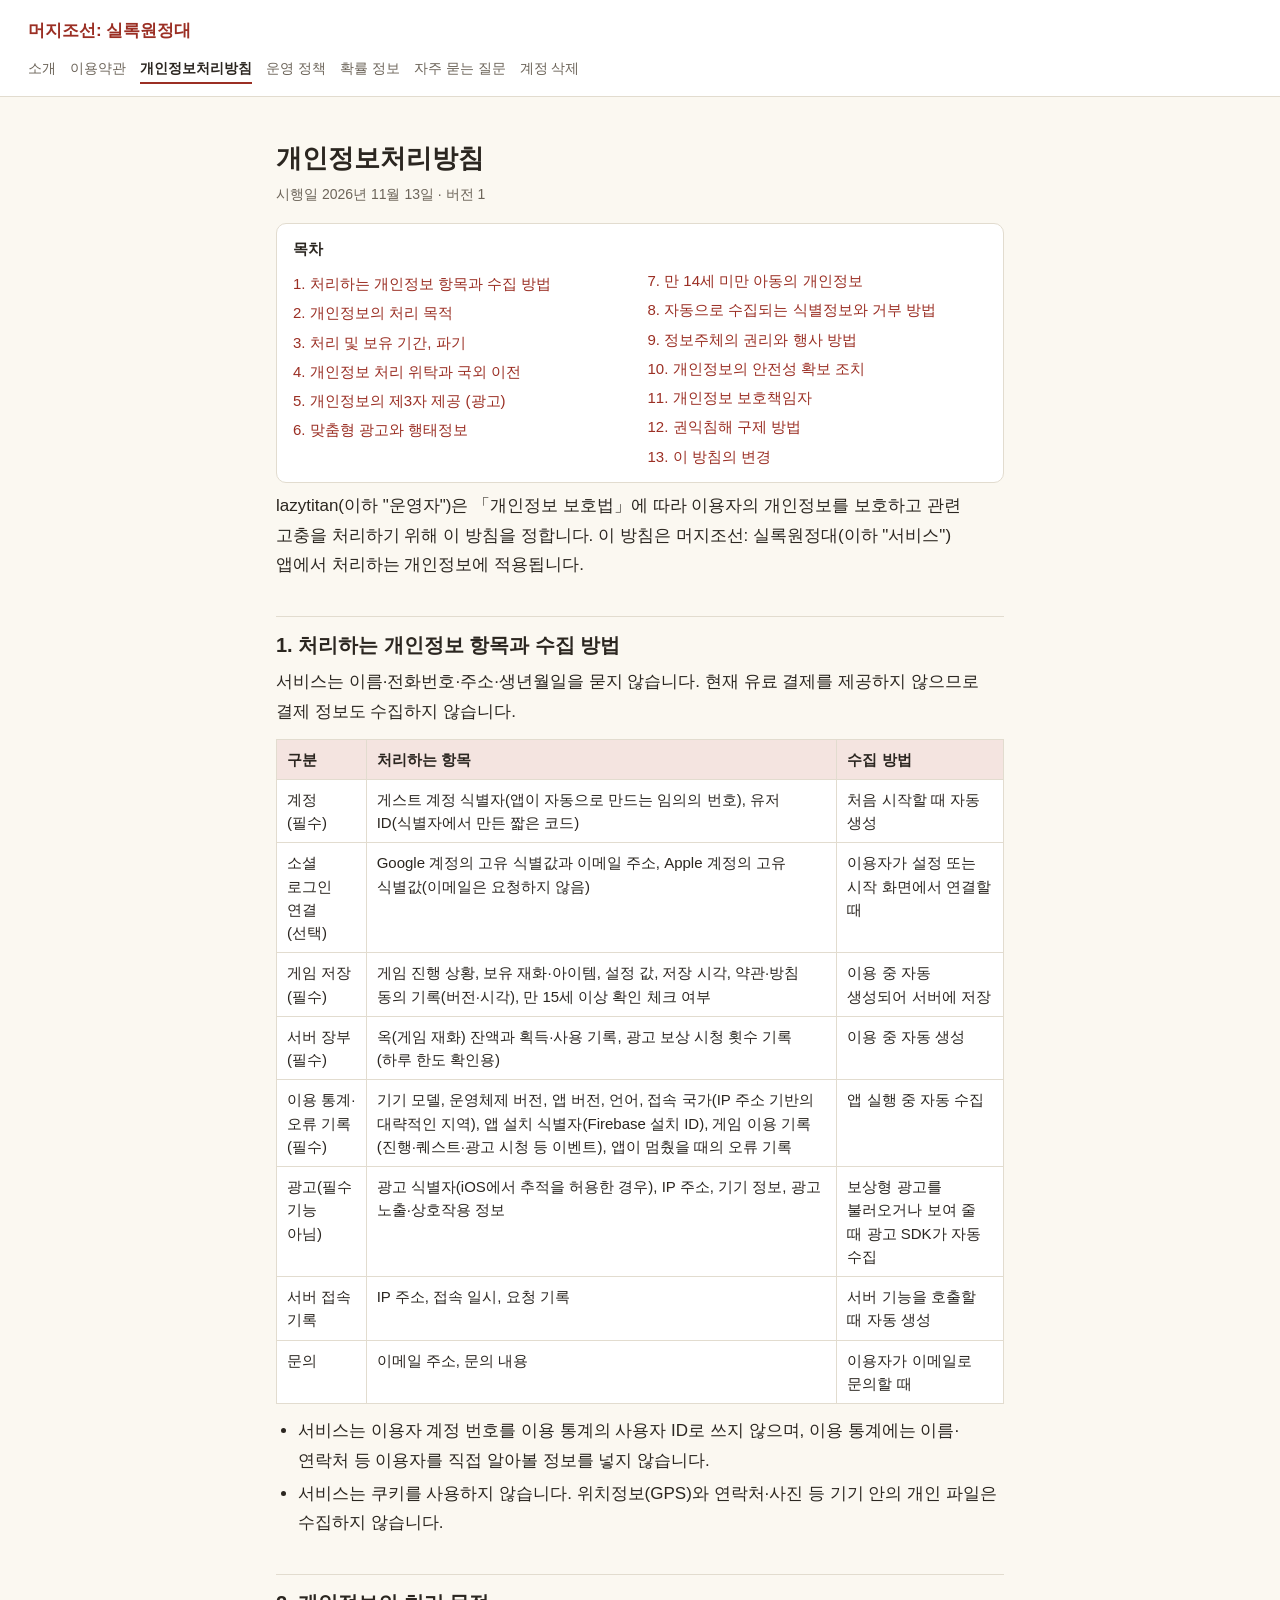
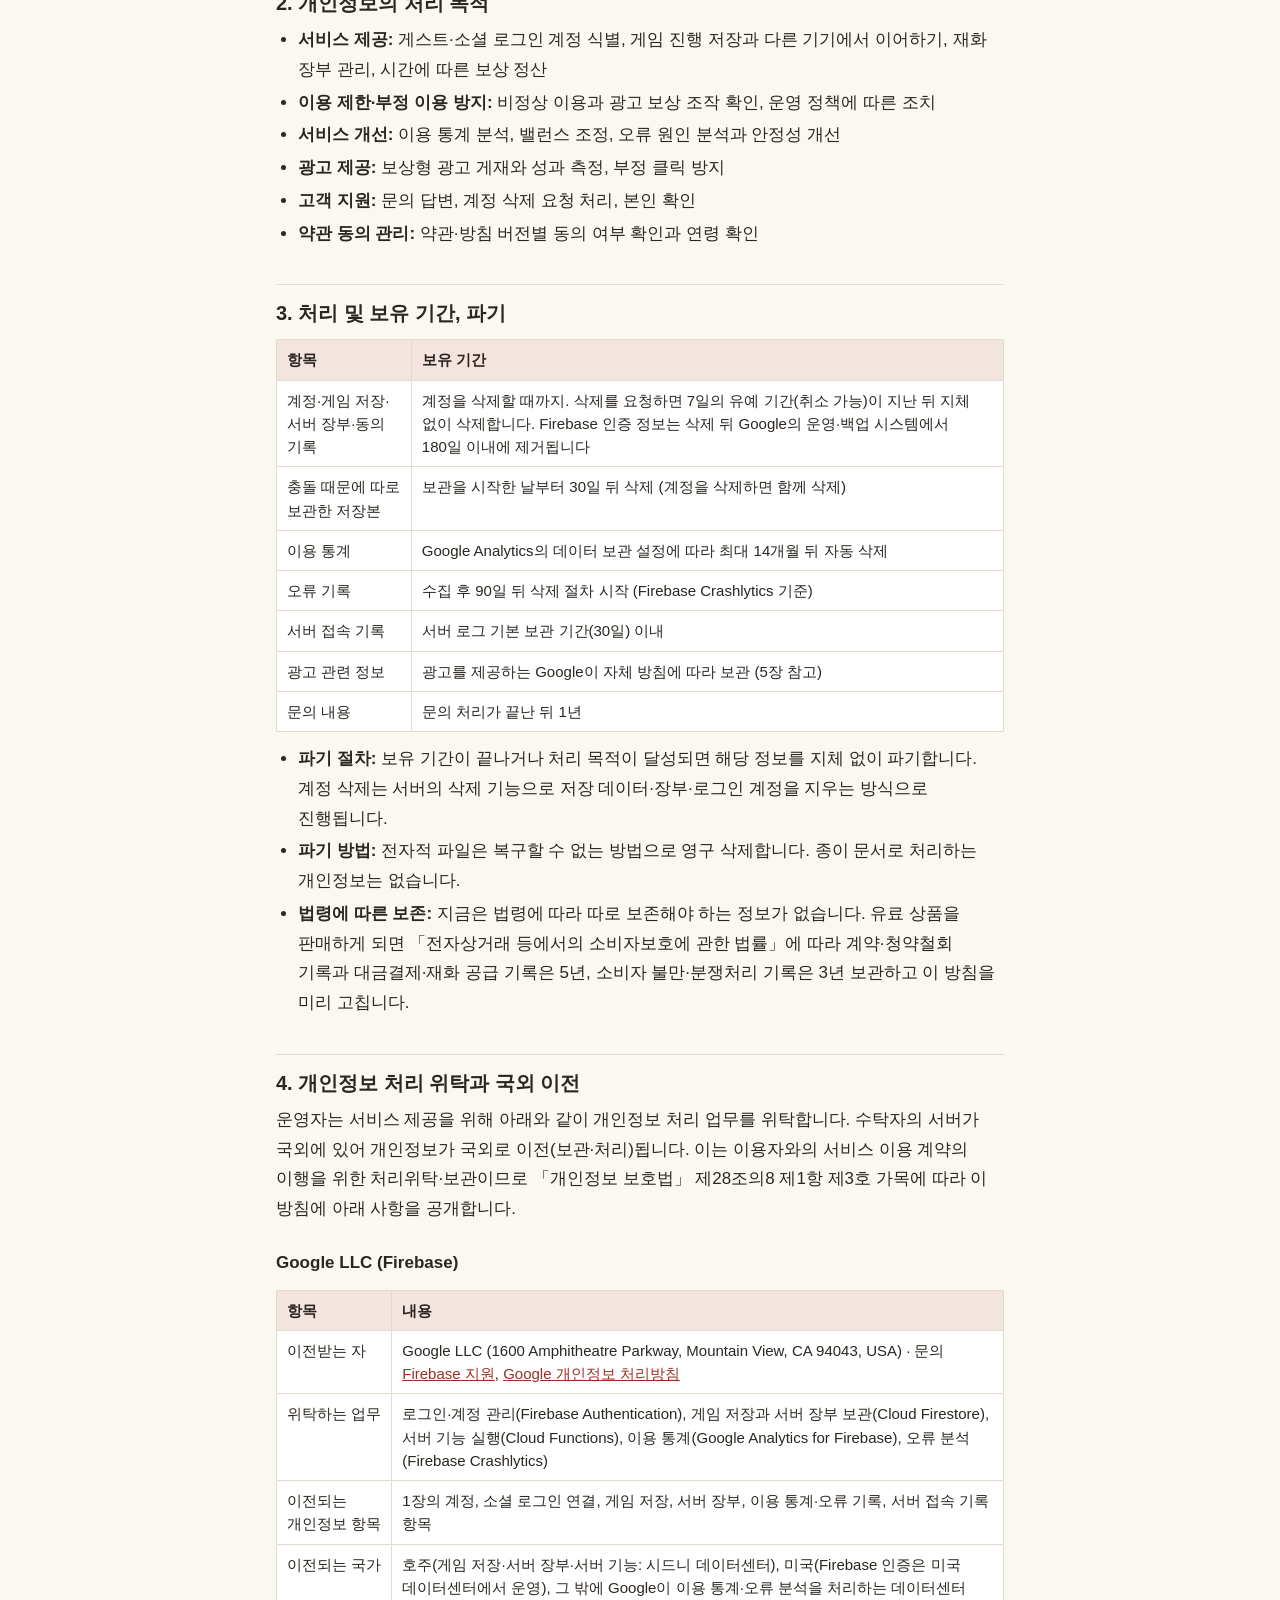
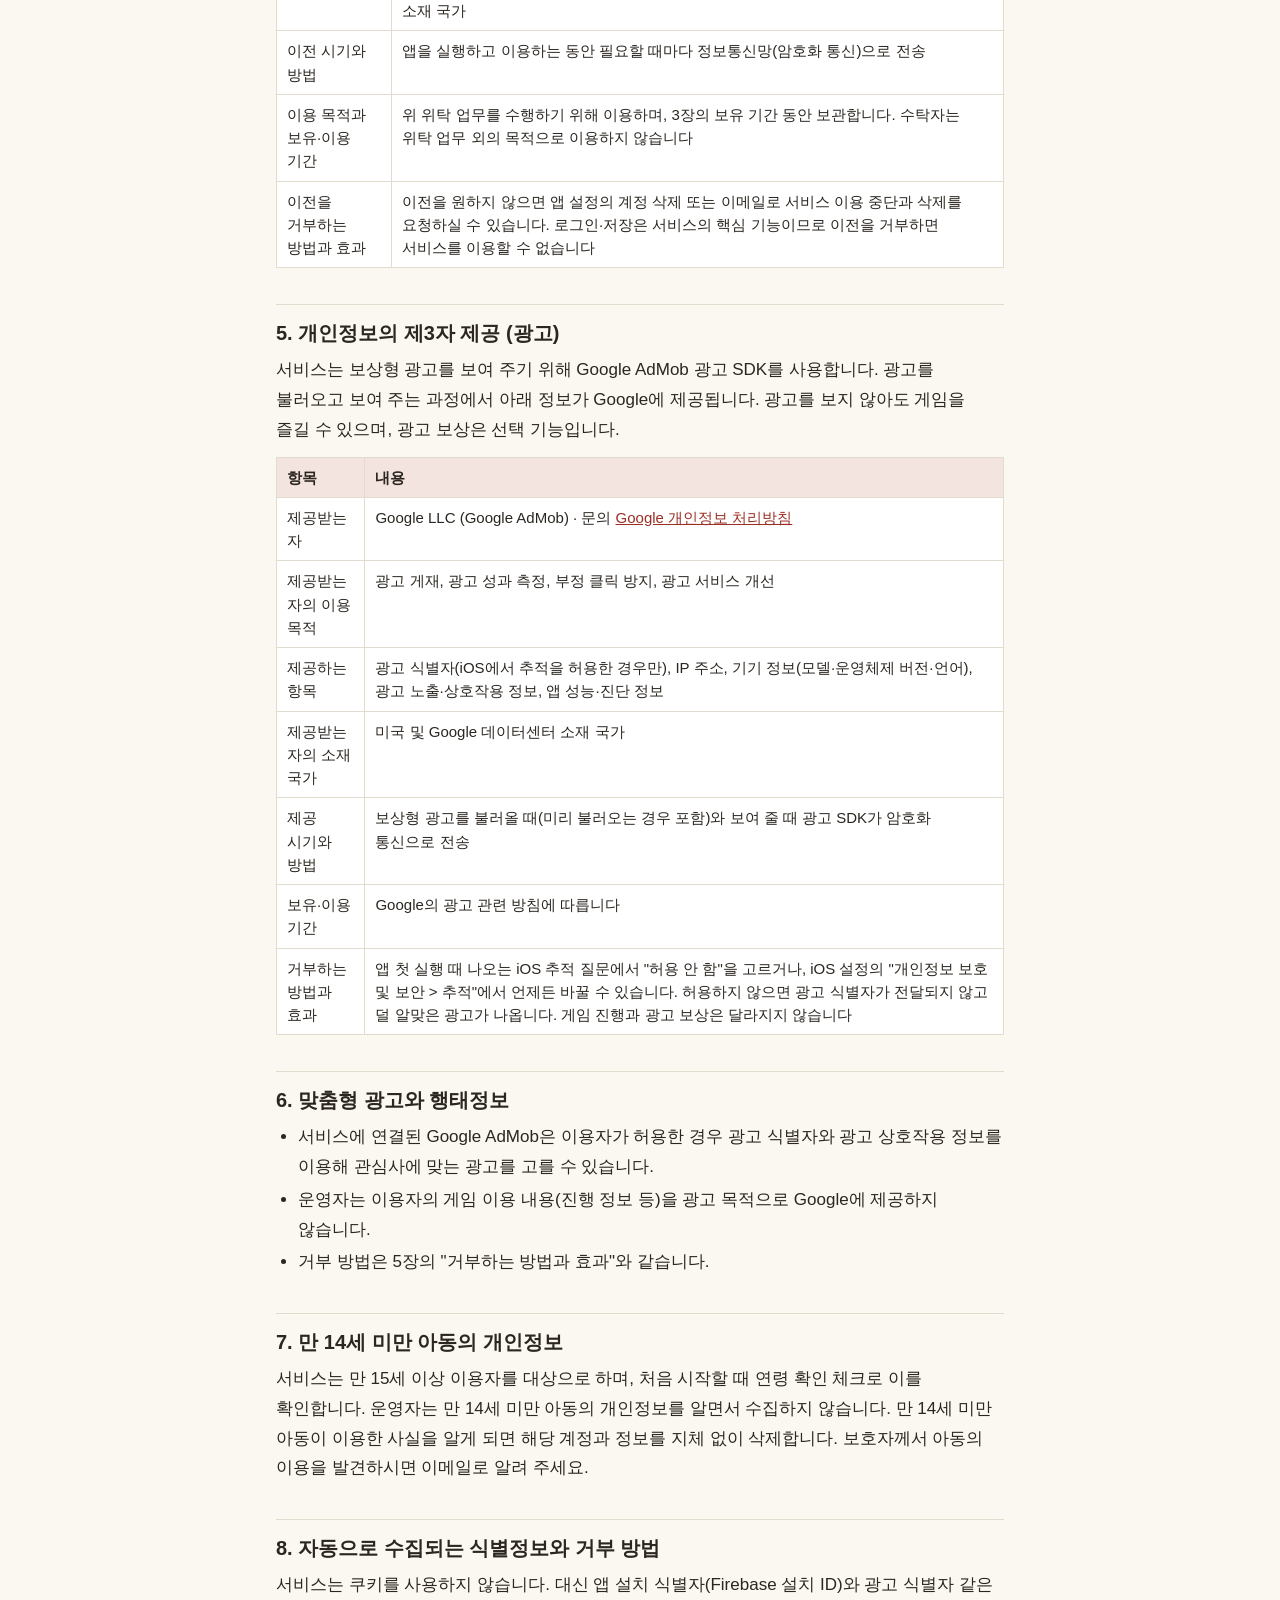
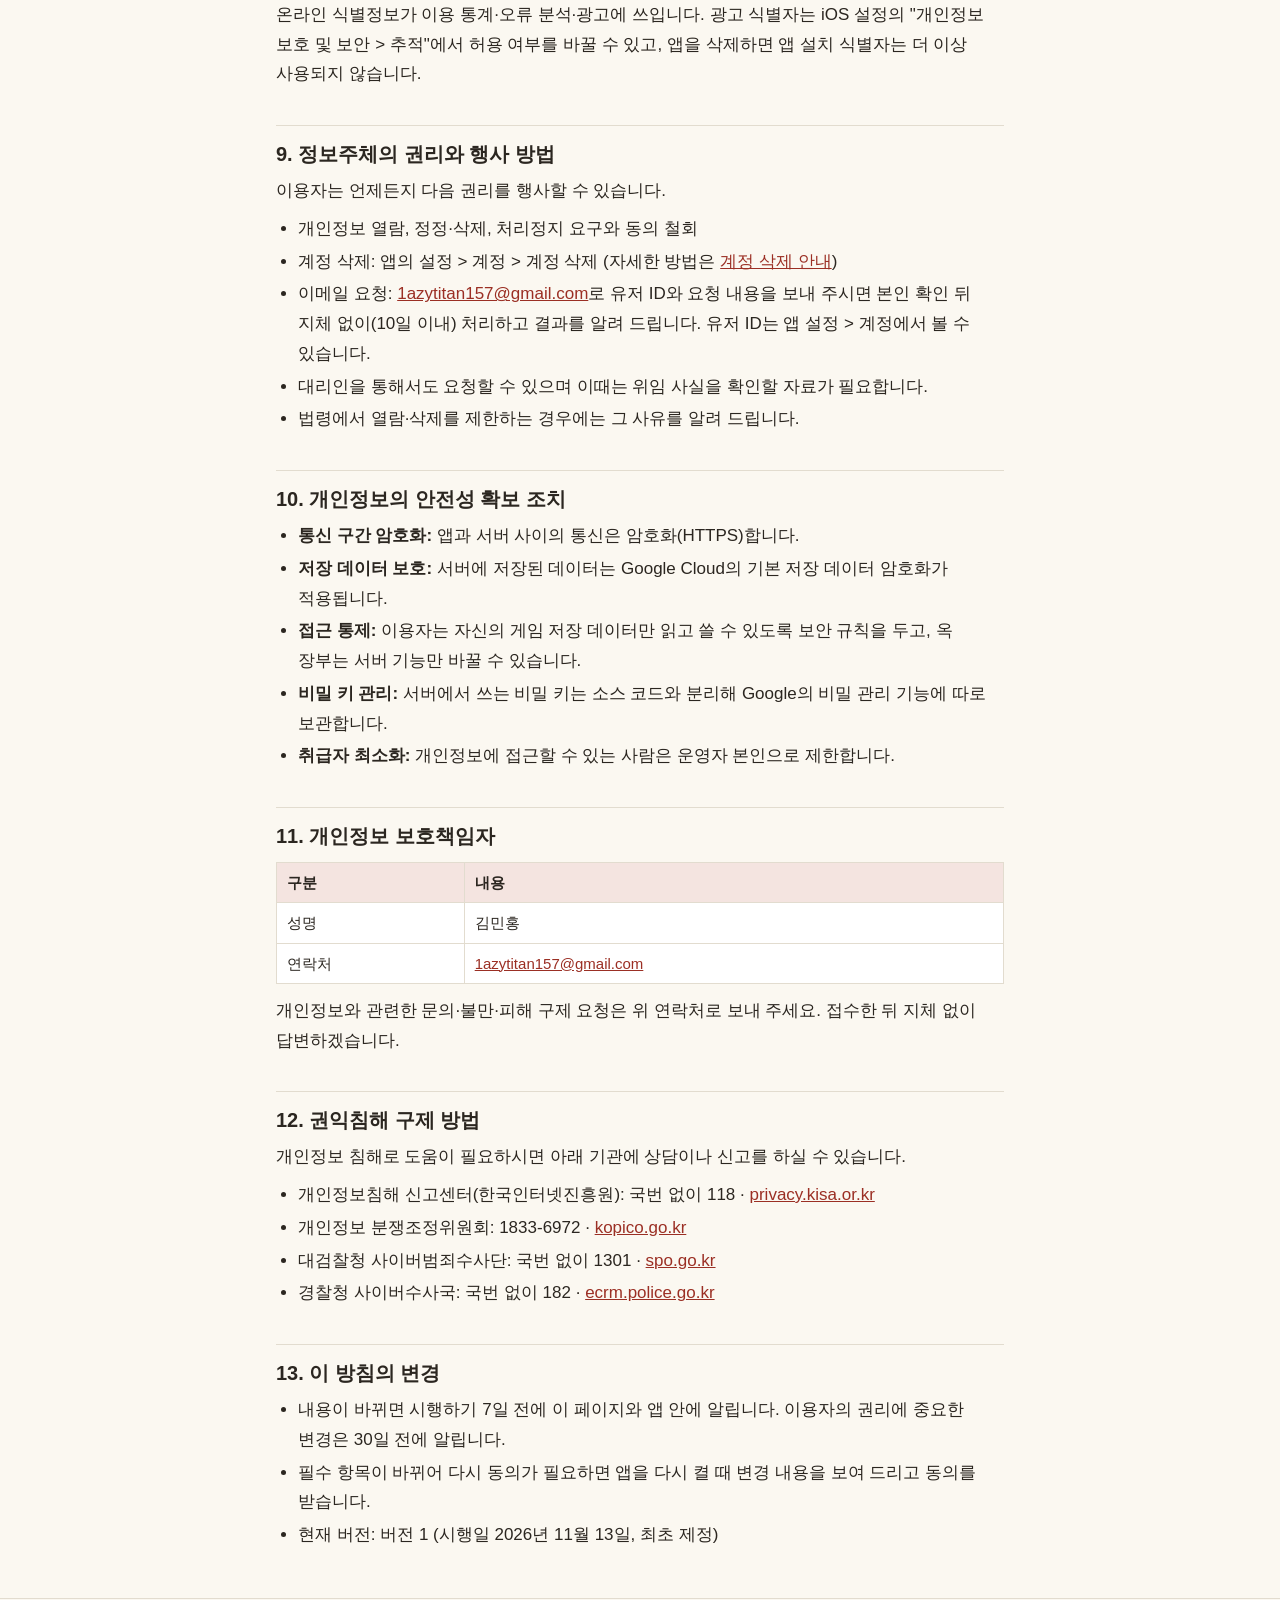
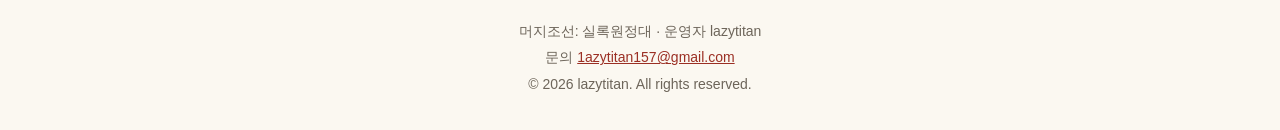
==== privacy.html @ a000f4c2 "feat: publish terms, privacy policy, operation policy, drop rates, FAQ and account deletion pages Co" ====
<!doctype html>
<html lang="ko">
<head>
<meta charset="utf-8">
<meta name="viewport" content="width=device-width, initial-scale=1">
<meta name="description" content="머지조선: 1598 실록원정대의 개인정보 처리 방침">
<title>개인정보처리방침 · 머지조선: 실록원정대</title>
<link rel="stylesheet" href="style.css">
</head>
<body>
<header class="site-header">
  <a class="brand" href="index.html">머지조선: 실록원정대</a>
  <nav class="site-nav" aria-label="문서"><a href="index.html">소개</a><a href="terms.html">이용약관</a><a href="privacy.html" aria-current="page">개인정보처리방침</a><a href="policy.html">운영 정책</a><a href="odds.html">확률 정보</a><a href="faq.html">자주 묻는 질문</a><a href="delete-account.html">계정 삭제</a></nav>
</header>
<main>
<h1 id="s1">개인정보처리방침</h1><p class="meta">시행일 2026년 11월 13일 · 버전 1</p><nav class="toc" aria-label="목차"><strong>목차</strong><ul><li><a href="#items">1. 처리하는 개인정보 항목과 수집 방법</a></li><li><a href="#purpose">2. 개인정보의 처리 목적</a></li><li><a href="#retention">3. 처리 및 보유 기간, 파기</a></li><li><a href="#outsourcing">4. 개인정보 처리 위탁과 국외 이전</a></li><li><a href="#third-party">5. 개인정보의 제3자 제공 (광고)</a></li><li><a href="#behavioral">6. 맞춤형 광고와 행태정보</a></li><li><a href="#children">7. 만 14세 미만 아동의 개인정보</a></li><li><a href="#device-ids">8. 자동으로 수집되는 식별정보와 거부 방법</a></li><li><a href="#rights">9. 정보주체의 권리와 행사 방법</a></li><li><a href="#security">10. 개인정보의 안전성 확보 조치</a></li><li><a href="#officer">11. 개인정보 보호책임자</a></li><li><a href="#remedy">12. 권익침해 구제 방법</a></li><li><a href="#changes">13. 이 방침의 변경</a></li></ul></nav>
<p>lazytitan(이하 "운영자")은 「개인정보 보호법」에 따라 이용자의 개인정보를 보호하고 관련 고충을 처리하기 위해 이 방침을 정합니다. 이 방침은 머지조선: 실록원정대(이하 "서비스") 앱에서 처리하는 개인정보에 적용됩니다.</p>
<h2 id="items">1. 처리하는 개인정보 항목과 수집 방법</h2>
<p>서비스는 이름·전화번호·주소·생년월일을 묻지 않습니다. 현재 유료 결제를 제공하지 않으므로 결제 정보도 수집하지 않습니다.</p>
<div class="table-wrap"><table><thead><tr><th>구분</th><th>처리하는 항목</th><th>수집 방법</th></tr></thead><tbody><tr><td>계정(필수)</td><td>게스트 계정 식별자(앱이 자동으로 만드는 임의의 번호), 유저 ID(식별자에서 만든 짧은 코드)</td><td>처음 시작할 때 자동 생성</td></tr><tr><td>소셜 로그인 연결(선택)</td><td>Google 계정의 고유 식별값과 이메일 주소, Apple 계정의 고유 식별값(이메일은 요청하지 않음)</td><td>이용자가 설정 또는 시작 화면에서 연결할 때</td></tr><tr><td>게임 저장(필수)</td><td>게임 진행 상황, 보유 재화·아이템, 설정 값, 저장 시각, 약관·방침 동의 기록(버전·시각), 만 15세 이상 확인 체크 여부</td><td>이용 중 자동 생성되어 서버에 저장</td></tr><tr><td>서버 장부(필수)</td><td>옥(게임 재화) 잔액과 획득·사용 기록, 광고 보상 시청 횟수 기록(하루 한도 확인용)</td><td>이용 중 자동 생성</td></tr><tr><td>이용 통계·오류 기록(필수)</td><td>기기 모델, 운영체제 버전, 앱 버전, 언어, 접속 국가(IP 주소 기반의 대략적인 지역), 앱 설치 식별자(Firebase 설치 ID), 게임 이용 기록(진행·퀘스트·광고 시청 등 이벤트), 앱이 멈췄을 때의 오류 기록</td><td>앱 실행 중 자동 수집</td></tr><tr><td>광고(필수 기능 아님)</td><td>광고 식별자(iOS에서 추적을 허용한 경우), IP 주소, 기기 정보, 광고 노출·상호작용 정보</td><td>보상형 광고를 불러오거나 보여 줄 때 광고 SDK가 자동 수집</td></tr><tr><td>서버 접속 기록</td><td>IP 주소, 접속 일시, 요청 기록</td><td>서버 기능을 호출할 때 자동 생성</td></tr><tr><td>문의</td><td>이메일 주소, 문의 내용</td><td>이용자가 이메일로 문의할 때</td></tr></tbody></table></div>
<ul><li>서비스는 이용자 계정 번호를 이용 통계의 사용자 ID로 쓰지 않으며, 이용 통계에는 이름·연락처 등 이용자를 직접 알아볼 정보를 넣지 않습니다.</li><li>서비스는 쿠키를 사용하지 않습니다. 위치정보(GPS)와 연락처·사진 등 기기 안의 개인 파일은 수집하지 않습니다.</li></ul>
<h2 id="purpose">2. 개인정보의 처리 목적</h2>
<ul><li><strong>서비스 제공:</strong> 게스트·소셜 로그인 계정 식별, 게임 진행 저장과 다른 기기에서 이어하기, 재화 장부 관리, 시간에 따른 보상 정산</li><li><strong>이용 제한·부정 이용 방지:</strong> 비정상 이용과 광고 보상 조작 확인, 운영 정책에 따른 조치</li><li><strong>서비스 개선:</strong> 이용 통계 분석, 밸런스 조정, 오류 원인 분석과 안정성 개선</li><li><strong>광고 제공:</strong> 보상형 광고 게재와 성과 측정, 부정 클릭 방지</li><li><strong>고객 지원:</strong> 문의 답변, 계정 삭제 요청 처리, 본인 확인</li><li><strong>약관 동의 관리:</strong> 약관·방침 버전별 동의 여부 확인과 연령 확인</li></ul>
<h2 id="retention">3. 처리 및 보유 기간, 파기</h2>
<div class="table-wrap"><table><thead><tr><th>항목</th><th>보유 기간</th></tr></thead><tbody><tr><td>계정·게임 저장·서버 장부·동의 기록</td><td>계정을 삭제할 때까지. 삭제를 요청하면 7일의 유예 기간(취소 가능)이 지난 뒤 지체 없이 삭제합니다. Firebase 인증 정보는 삭제 뒤 Google의 운영·백업 시스템에서 180일 이내에 제거됩니다</td></tr><tr><td>충돌 때문에 따로 보관한 저장본</td><td>보관을 시작한 날부터 30일 뒤 삭제 (계정을 삭제하면 함께 삭제)</td></tr><tr><td>이용 통계</td><td>Google Analytics의 데이터 보관 설정에 따라 최대 14개월 뒤 자동 삭제</td></tr><tr><td>오류 기록</td><td>수집 후 90일 뒤 삭제 절차 시작 (Firebase Crashlytics 기준)</td></tr><tr><td>서버 접속 기록</td><td>서버 로그 기본 보관 기간(30일) 이내</td></tr><tr><td>광고 관련 정보</td><td>광고를 제공하는 Google이 자체 방침에 따라 보관 (5장 참고)</td></tr><tr><td>문의 내용</td><td>문의 처리가 끝난 뒤 1년</td></tr></tbody></table></div>
<ul><li><strong>파기 절차:</strong> 보유 기간이 끝나거나 처리 목적이 달성되면 해당 정보를 지체 없이 파기합니다. 계정 삭제는 서버의 삭제 기능으로 저장 데이터·장부·로그인 계정을 지우는 방식으로 진행됩니다.</li><li><strong>파기 방법:</strong> 전자적 파일은 복구할 수 없는 방법으로 영구 삭제합니다. 종이 문서로 처리하는 개인정보는 없습니다.</li><li><strong>법령에 따른 보존:</strong> 지금은 법령에 따라 따로 보존해야 하는 정보가 없습니다. 유료 상품을 판매하게 되면 「전자상거래 등에서의 소비자보호에 관한 법률」에 따라 계약·청약철회 기록과 대금결제·재화 공급 기록은 5년, 소비자 불만·분쟁처리 기록은 3년 보관하고 이 방침을 미리 고칩니다.</li></ul>
<h2 id="outsourcing">4. 개인정보 처리 위탁과 국외 이전</h2>
<p>운영자는 서비스 제공을 위해 아래와 같이 개인정보 처리 업무를 위탁합니다. 수탁자의 서버가 국외에 있어 개인정보가 국외로 이전(보관·처리)됩니다. 이는 이용자와의 서비스 이용 계약의 이행을 위한 처리위탁·보관이므로 「개인정보 보호법」 제28조의8 제1항 제3호 가목에 따라 이 방침에 아래 사항을 공개합니다.</p>
<h3 id="google-firebase">Google LLC (Firebase)</h3>
<div class="table-wrap"><table><thead><tr><th>항목</th><th>내용</th></tr></thead><tbody><tr><td>이전받는 자</td><td>Google LLC (1600 Amphitheatre Parkway, Mountain View, CA 94043, USA) · 문의 <a href="https://firebase.google.com/support/troubleshooter/contact">Firebase 지원</a>, <a href="https://policies.google.com/privacy">Google 개인정보 처리방침</a></td></tr><tr><td>위탁하는 업무</td><td>로그인·계정 관리(Firebase Authentication), 게임 저장과 서버 장부 보관(Cloud Firestore), 서버 기능 실행(Cloud Functions), 이용 통계(Google Analytics for Firebase), 오류 분석(Firebase Crashlytics)</td></tr><tr><td>이전되는 개인정보 항목</td><td>1장의 계정, 소셜 로그인 연결, 게임 저장, 서버 장부, 이용 통계·오류 기록, 서버 접속 기록 항목</td></tr><tr><td>이전되는 국가</td><td>호주(게임 저장·서버 장부·서버 기능: 시드니 데이터센터), 미국(Firebase 인증은 미국 데이터센터에서 운영), 그 밖에 Google이 이용 통계·오류 분석을 처리하는 데이터센터 소재 국가</td></tr><tr><td>이전 시기와 방법</td><td>앱을 실행하고 이용하는 동안 필요할 때마다 정보통신망(암호화 통신)으로 전송</td></tr><tr><td>이용 목적과 보유·이용 기간</td><td>위 위탁 업무를 수행하기 위해 이용하며, 3장의 보유 기간 동안 보관합니다. 수탁자는 위탁 업무 외의 목적으로 이용하지 않습니다</td></tr><tr><td>이전을 거부하는 방법과 효과</td><td>이전을 원하지 않으면 앱 설정의 계정 삭제 또는 이메일로 서비스 이용 중단과 삭제를 요청하실 수 있습니다. 로그인·저장은 서비스의 핵심 기능이므로 이전을 거부하면 서비스를 이용할 수 없습니다</td></tr></tbody></table></div>
<h2 id="third-party">5. 개인정보의 제3자 제공 (광고)</h2>
<p>서비스는 보상형 광고를 보여 주기 위해 Google AdMob 광고 SDK를 사용합니다. 광고를 불러오고 보여 주는 과정에서 아래 정보가 Google에 제공됩니다. 광고를 보지 않아도 게임을 즐길 수 있으며, 광고 보상은 선택 기능입니다.</p>
<div class="table-wrap"><table><thead><tr><th>항목</th><th>내용</th></tr></thead><tbody><tr><td>제공받는 자</td><td>Google LLC (Google AdMob) · 문의 <a href="https://policies.google.com/privacy">Google 개인정보 처리방침</a></td></tr><tr><td>제공받는 자의 이용 목적</td><td>광고 게재, 광고 성과 측정, 부정 클릭 방지, 광고 서비스 개선</td></tr><tr><td>제공하는 항목</td><td>광고 식별자(iOS에서 추적을 허용한 경우만), IP 주소, 기기 정보(모델·운영체제 버전·언어), 광고 노출·상호작용 정보, 앱 성능·진단 정보</td></tr><tr><td>제공받는 자의 소재 국가</td><td>미국 및 Google 데이터센터 소재 국가</td></tr><tr><td>제공 시기와 방법</td><td>보상형 광고를 불러올 때(미리 불러오는 경우 포함)와 보여 줄 때 광고 SDK가 암호화 통신으로 전송</td></tr><tr><td>보유·이용 기간</td><td>Google의 광고 관련 방침에 따릅니다</td></tr><tr><td>거부하는 방법과 효과</td><td>앱 첫 실행 때 나오는 iOS 추적 질문에서 "허용 안 함"을 고르거나, iOS 설정의 "개인정보 보호 및 보안 &gt; 추적"에서 언제든 바꿀 수 있습니다. 허용하지 않으면 광고 식별자가 전달되지 않고 덜 알맞은 광고가 나옵니다. 게임 진행과 광고 보상은 달라지지 않습니다</td></tr></tbody></table></div>
<h2 id="behavioral">6. 맞춤형 광고와 행태정보</h2>
<ul><li>서비스에 연결된 Google AdMob은 이용자가 허용한 경우 광고 식별자와 광고 상호작용 정보를 이용해 관심사에 맞는 광고를 고를 수 있습니다.</li><li>운영자는 이용자의 게임 이용 내용(진행 정보 등)을 광고 목적으로 Google에 제공하지 않습니다.</li><li>거부 방법은 5장의 "거부하는 방법과 효과"와 같습니다.</li></ul>
<h2 id="children">7. 만 14세 미만 아동의 개인정보</h2>
<p>서비스는 만 15세 이상 이용자를 대상으로 하며, 처음 시작할 때 연령 확인 체크로 이를 확인합니다. 운영자는 만 14세 미만 아동의 개인정보를 알면서 수집하지 않습니다. 만 14세 미만 아동이 이용한 사실을 알게 되면 해당 계정과 정보를 지체 없이 삭제합니다. 보호자께서 아동의 이용을 발견하시면 이메일로 알려 주세요.</p>
<h2 id="device-ids">8. 자동으로 수집되는 식별정보와 거부 방법</h2>
<p>서비스는 쿠키를 사용하지 않습니다. 대신 앱 설치 식별자(Firebase 설치 ID)와 광고 식별자 같은 온라인 식별정보가 이용 통계·오류 분석·광고에 쓰입니다. 광고 식별자는 iOS 설정의 "개인정보 보호 및 보안 &gt; 추적"에서 허용 여부를 바꿀 수 있고, 앱을 삭제하면 앱 설치 식별자는 더 이상 사용되지 않습니다.</p>
<h2 id="rights">9. 정보주체의 권리와 행사 방법</h2>
<p>이용자는 언제든지 다음 권리를 행사할 수 있습니다.</p>
<ul><li>개인정보 열람, 정정·삭제, 처리정지 요구와 동의 철회</li><li>계정 삭제: 앱의 설정 &gt; 계정 &gt; 계정 삭제 (자세한 방법은 <a href="delete-account.html">계정 삭제 안내</a>)</li><li>이메일 요청: <a href="mailto:1azytitan157@gmail.com">1azytitan157@gmail.com</a>로 유저 ID와 요청 내용을 보내 주시면 본인 확인 뒤 지체 없이(10일 이내) 처리하고 결과를 알려 드립니다. 유저 ID는 앱 설정 &gt; 계정에서 볼 수 있습니다.</li><li>대리인을 통해서도 요청할 수 있으며 이때는 위임 사실을 확인할 자료가 필요합니다.</li><li>법령에서 열람·삭제를 제한하는 경우에는 그 사유를 알려 드립니다.</li></ul>
<h2 id="security">10. 개인정보의 안전성 확보 조치</h2>
<ul><li><strong>통신 구간 암호화:</strong> 앱과 서버 사이의 통신은 암호화(HTTPS)합니다.</li><li><strong>저장 데이터 보호:</strong> 서버에 저장된 데이터는 Google Cloud의 기본 저장 데이터 암호화가 적용됩니다.</li><li><strong>접근 통제:</strong> 이용자는 자신의 게임 저장 데이터만 읽고 쓸 수 있도록 보안 규칙을 두고, 옥 장부는 서버 기능만 바꿀 수 있습니다.</li><li><strong>비밀 키 관리:</strong> 서버에서 쓰는 비밀 키는 소스 코드와 분리해 Google의 비밀 관리 기능에 따로 보관합니다.</li><li><strong>취급자 최소화:</strong> 개인정보에 접근할 수 있는 사람은 운영자 본인으로 제한합니다.</li></ul>
<h2 id="officer">11. 개인정보 보호책임자</h2>
<div class="table-wrap"><table><thead><tr><th>구분</th><th>내용</th></tr></thead><tbody><tr><td>성명</td><td>김민홍</td></tr><tr><td>연락처</td><td><a href="mailto:1azytitan157@gmail.com">1azytitan157@gmail.com</a></td></tr></tbody></table></div>
<p>개인정보와 관련한 문의·불만·피해 구제 요청은 위 연락처로 보내 주세요. 접수한 뒤 지체 없이 답변하겠습니다.</p>
<h2 id="remedy">12. 권익침해 구제 방법</h2>
<p>개인정보 침해로 도움이 필요하시면 아래 기관에 상담이나 신고를 하실 수 있습니다.</p>
<ul><li>개인정보침해 신고센터(한국인터넷진흥원): 국번 없이 118 · <a href="https://privacy.kisa.or.kr">privacy.kisa.or.kr</a></li><li>개인정보 분쟁조정위원회: 1833-6972 · <a href="https://www.kopico.go.kr">kopico.go.kr</a></li><li>대검찰청 사이버범죄수사단: 국번 없이 1301 · <a href="https://www.spo.go.kr">spo.go.kr</a></li><li>경찰청 사이버수사국: 국번 없이 182 · <a href="https://ecrm.police.go.kr">ecrm.police.go.kr</a></li></ul>
<h2 id="changes">13. 이 방침의 변경</h2>
<ul><li>내용이 바뀌면 시행하기 7일 전에 이 페이지와 앱 안에 알립니다. 이용자의 권리에 중요한 변경은 30일 전에 알립니다.</li><li>필수 항목이 바뀌어 다시 동의가 필요하면 앱을 다시 켤 때 변경 내용을 보여 드리고 동의를 받습니다.</li><li>현재 버전: 버전 1 (시행일 2026년 11월 13일, 최초 제정)</li></ul>
</main>
<footer class="site-footer">
  <p>머지조선: 실록원정대 · 운영자 lazytitan</p>
  <p>문의 <a href="mailto:1azytitan157@gmail.com">1azytitan157@gmail.com</a></p>
  <p>© 2026 lazytitan. All rights reserved.</p>
</footer>
</body>
</html>
---- style.css ----
:root {
  --bg: #fbf8f1;
  --surface: #ffffff;
  --text: #2b2620;
  --muted: #6d655a;
  --line: #e2dccf;
  --accent: #9b2f24;
  --accent-soft: #f4e4e0;
  --quote: #f3eee2;
}

@media (prefers-color-scheme: dark) {
  :root:not([data-theme="light"]) {
    --bg: #1b1814;
    --surface: #25211c;
    --text: #ece6da;
    --muted: #a69d8e;
    --line: #3a342b;
    --accent: #e0897c;
    --accent-soft: #3a2824;
    --quote: #2c2720;
  }
}

* { box-sizing: border-box; }

html { -webkit-text-size-adjust: 100%; }

body {
  margin: 0;
  background: var(--bg);
  color: var(--text);
  font-family: -apple-system, BlinkMacSystemFont, "Apple SD Gothic Neo", "Noto Sans KR", "Malgun Gothic", "Segoe UI", sans-serif;
  font-size: 16px;
  line-height: 1.75;
  word-break: keep-all;
  overflow-wrap: anywhere;
}

.site-header {
  padding: 14px 16px 10px;
  border-bottom: 1px solid var(--line);
  background: var(--surface);
}

.brand {
  display: block;
  margin-bottom: 8px;
  color: var(--accent);
  font-weight: 700;
  font-size: 17px;
  text-decoration: none;
}

.site-nav {
  display: flex;
  flex-wrap: wrap;
  gap: 4px 14px;
  font-size: 14px;
}

.site-nav a {
  color: var(--muted);
  text-decoration: none;
  padding: 2px 0;
  border-bottom: 2px solid transparent;
}

.site-nav a[aria-current="page"] {
  color: var(--text);
  border-bottom-color: var(--accent);
  font-weight: 600;
}

main {
  max-width: 760px;
  margin: 0 auto;
  padding: 20px 16px 40px;
}

h1 { font-size: 26px; line-height: 1.35; margin: 12px 0 6px; }
h2 { font-size: 20px; line-height: 1.4; margin: 36px 0 8px; padding-top: 14px; border-top: 1px solid var(--line); }
h3 { font-size: 17px; margin: 24px 0 6px; }

p { margin: 8px 0; }
ul, ol { padding-left: 22px; margin: 8px 0; }
li { margin: 3px 0; }
a { color: var(--accent); }
code { background: var(--quote); padding: 1px 5px; border-radius: 4px; font-size: 0.92em; }
hr { border: 0; border-top: 1px solid var(--line); margin: 28px 0; }

.meta { color: var(--muted); font-size: 14px; margin-top: 0; }

blockquote {
  margin: 14px 0;
  padding: 4px 14px;
  background: var(--quote);
  border-left: 4px solid var(--accent);
  border-radius: 0 8px 8px 0;
}

.toc {
  margin: 16px 0 8px;
  padding: 12px 16px;
  background: var(--surface);
  border: 1px solid var(--line);
  border-radius: 10px;
  font-size: 15px;
}

.toc ul { margin: 6px 0 0; padding-left: 0; list-style: none; columns: 1; }
.toc li { break-inside: avoid; }
.toc a { text-decoration: none; }

.table-wrap { overflow-x: auto; margin: 12px 0; -webkit-overflow-scrolling: touch; }

table {
  border-collapse: collapse;
  width: 100%;
  background: var(--surface);
  font-size: 14px;
}

th, td {
  border: 1px solid var(--line);
  padding: 7px 8px;
  text-align: left;
  vertical-align: top;
  line-height: 1.55;
}

th { background: var(--accent-soft); font-weight: 600; }

.site-footer {
  border-top: 1px solid var(--line);
  padding: 18px 16px 32px;
  color: var(--muted);
  font-size: 14px;
  text-align: center;
}

.site-footer p { margin: 2px 0; }

@media (min-width: 720px) {
  body { font-size: 17px; }
  table { font-size: 15px; }
  th, td { padding: 8px 10px; }
  .site-header { padding: 16px 28px 12px; }
  main { padding-top: 32px; }
  .toc ul { columns: 2; }
}
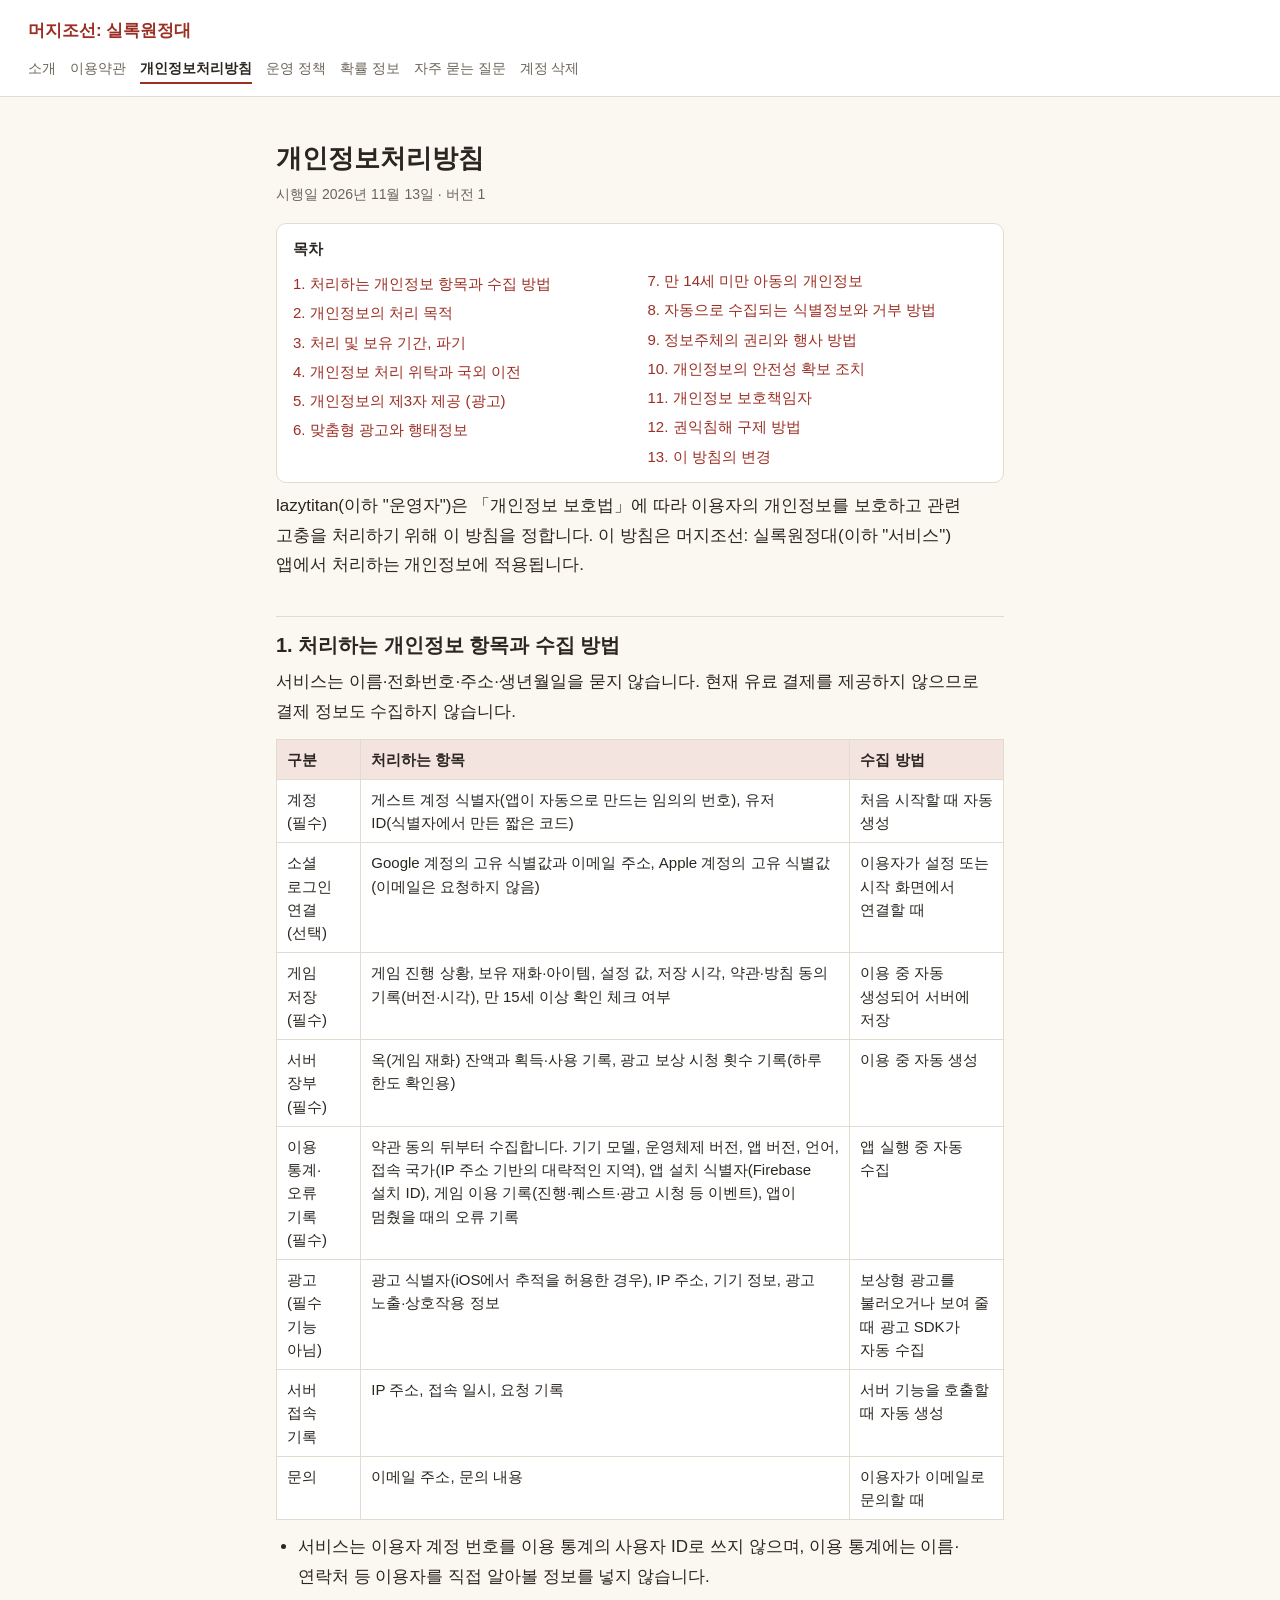
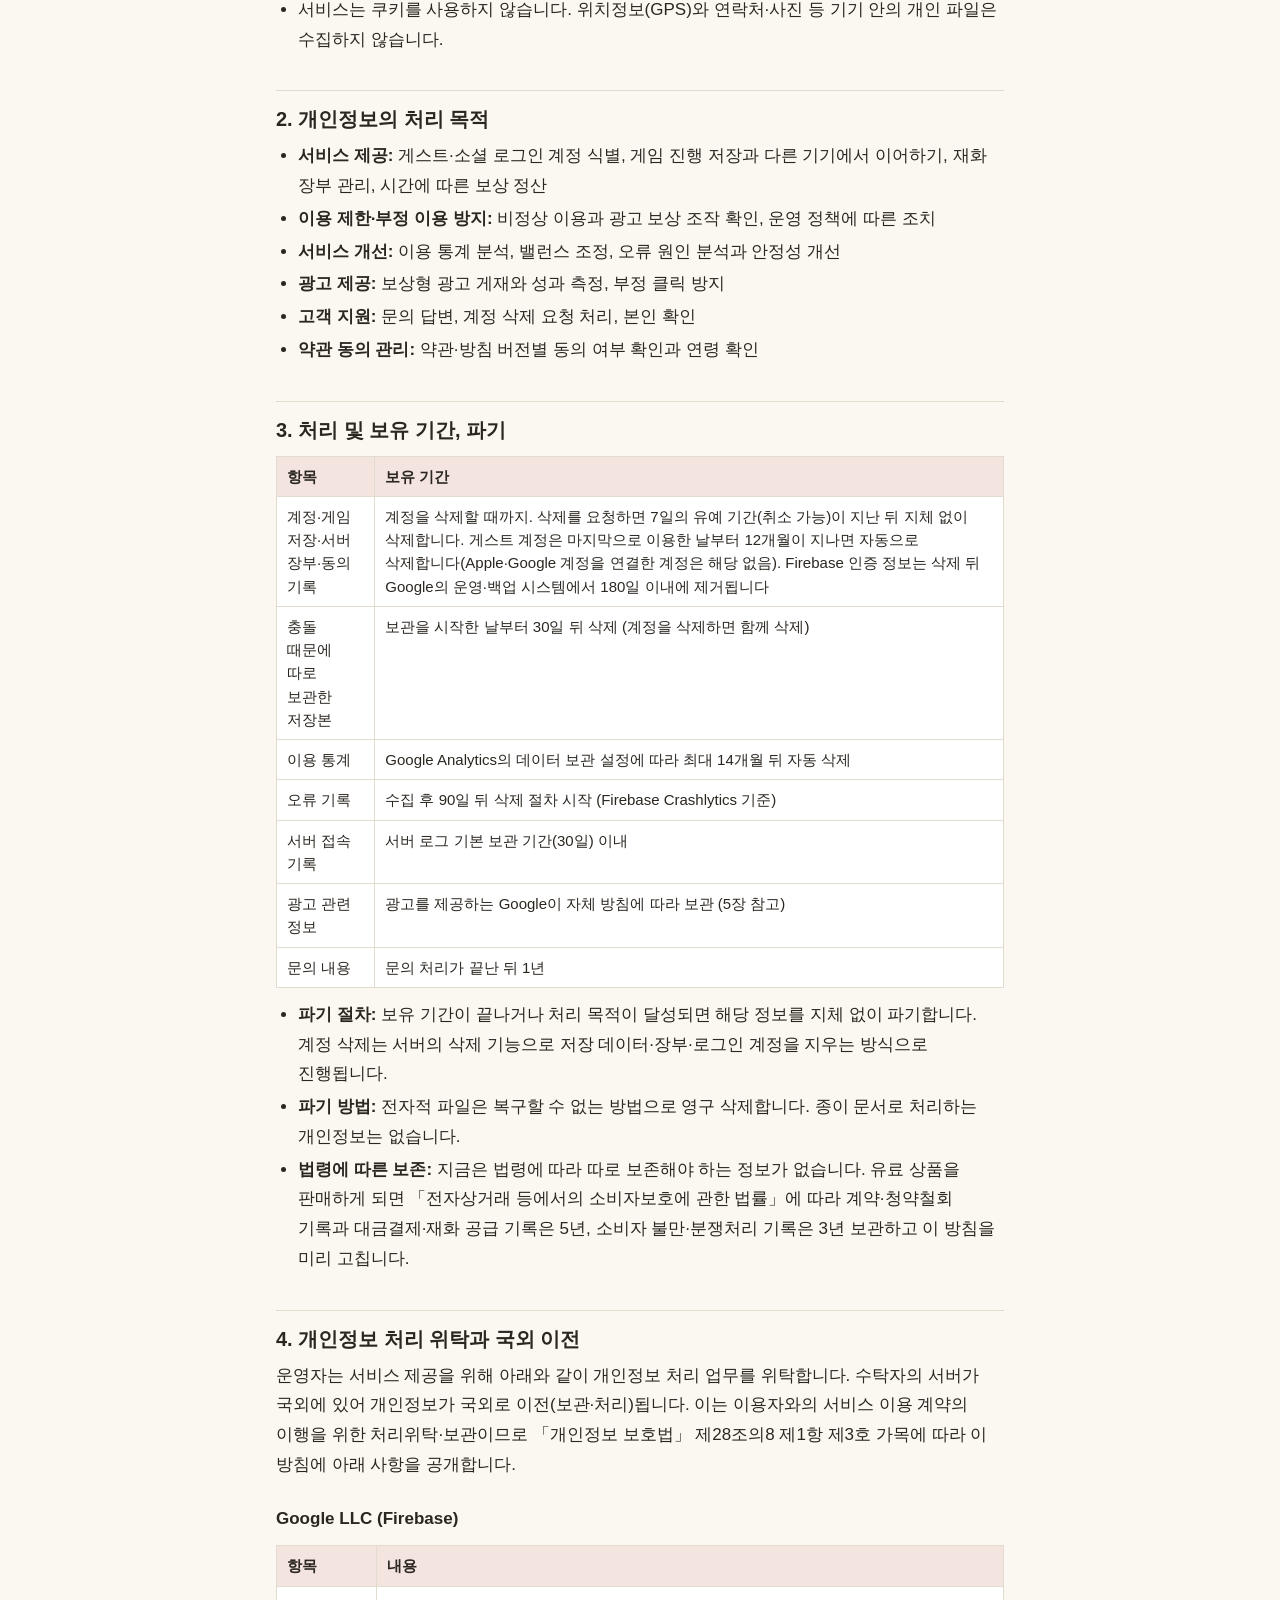
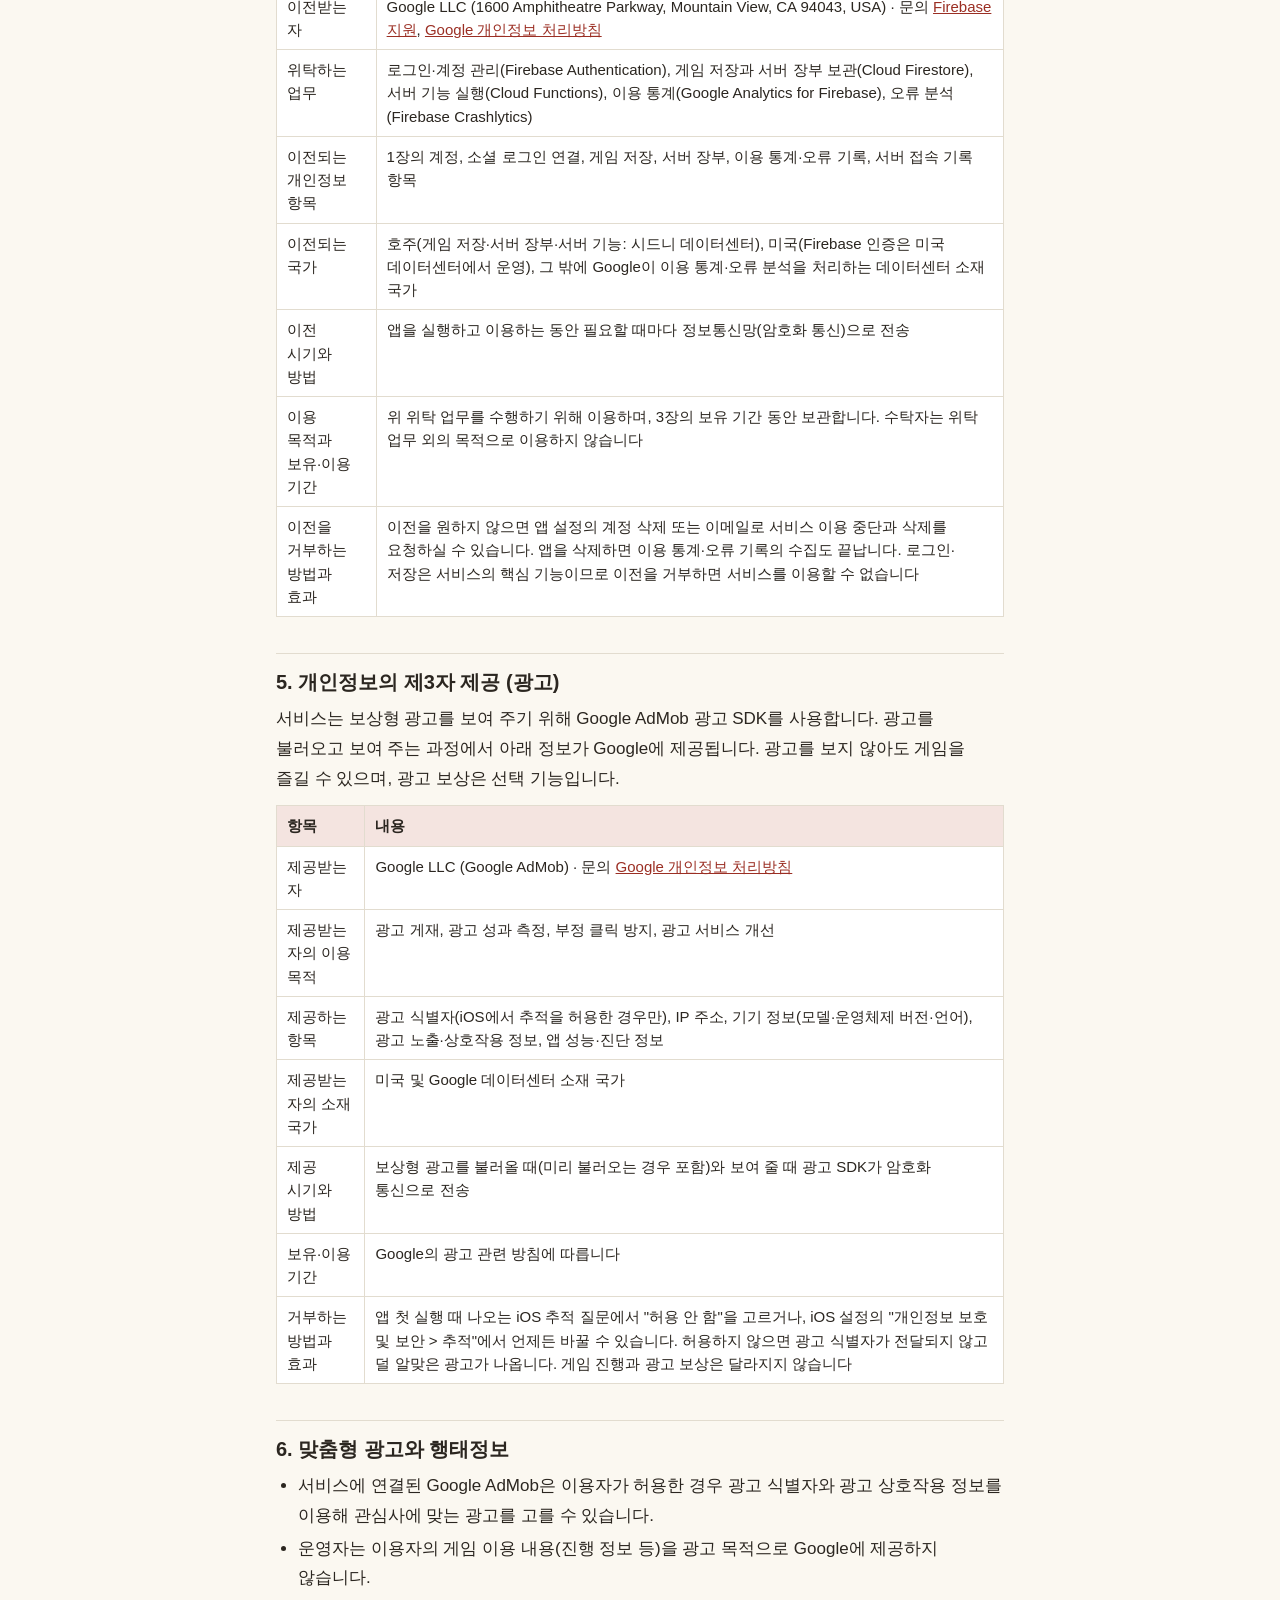
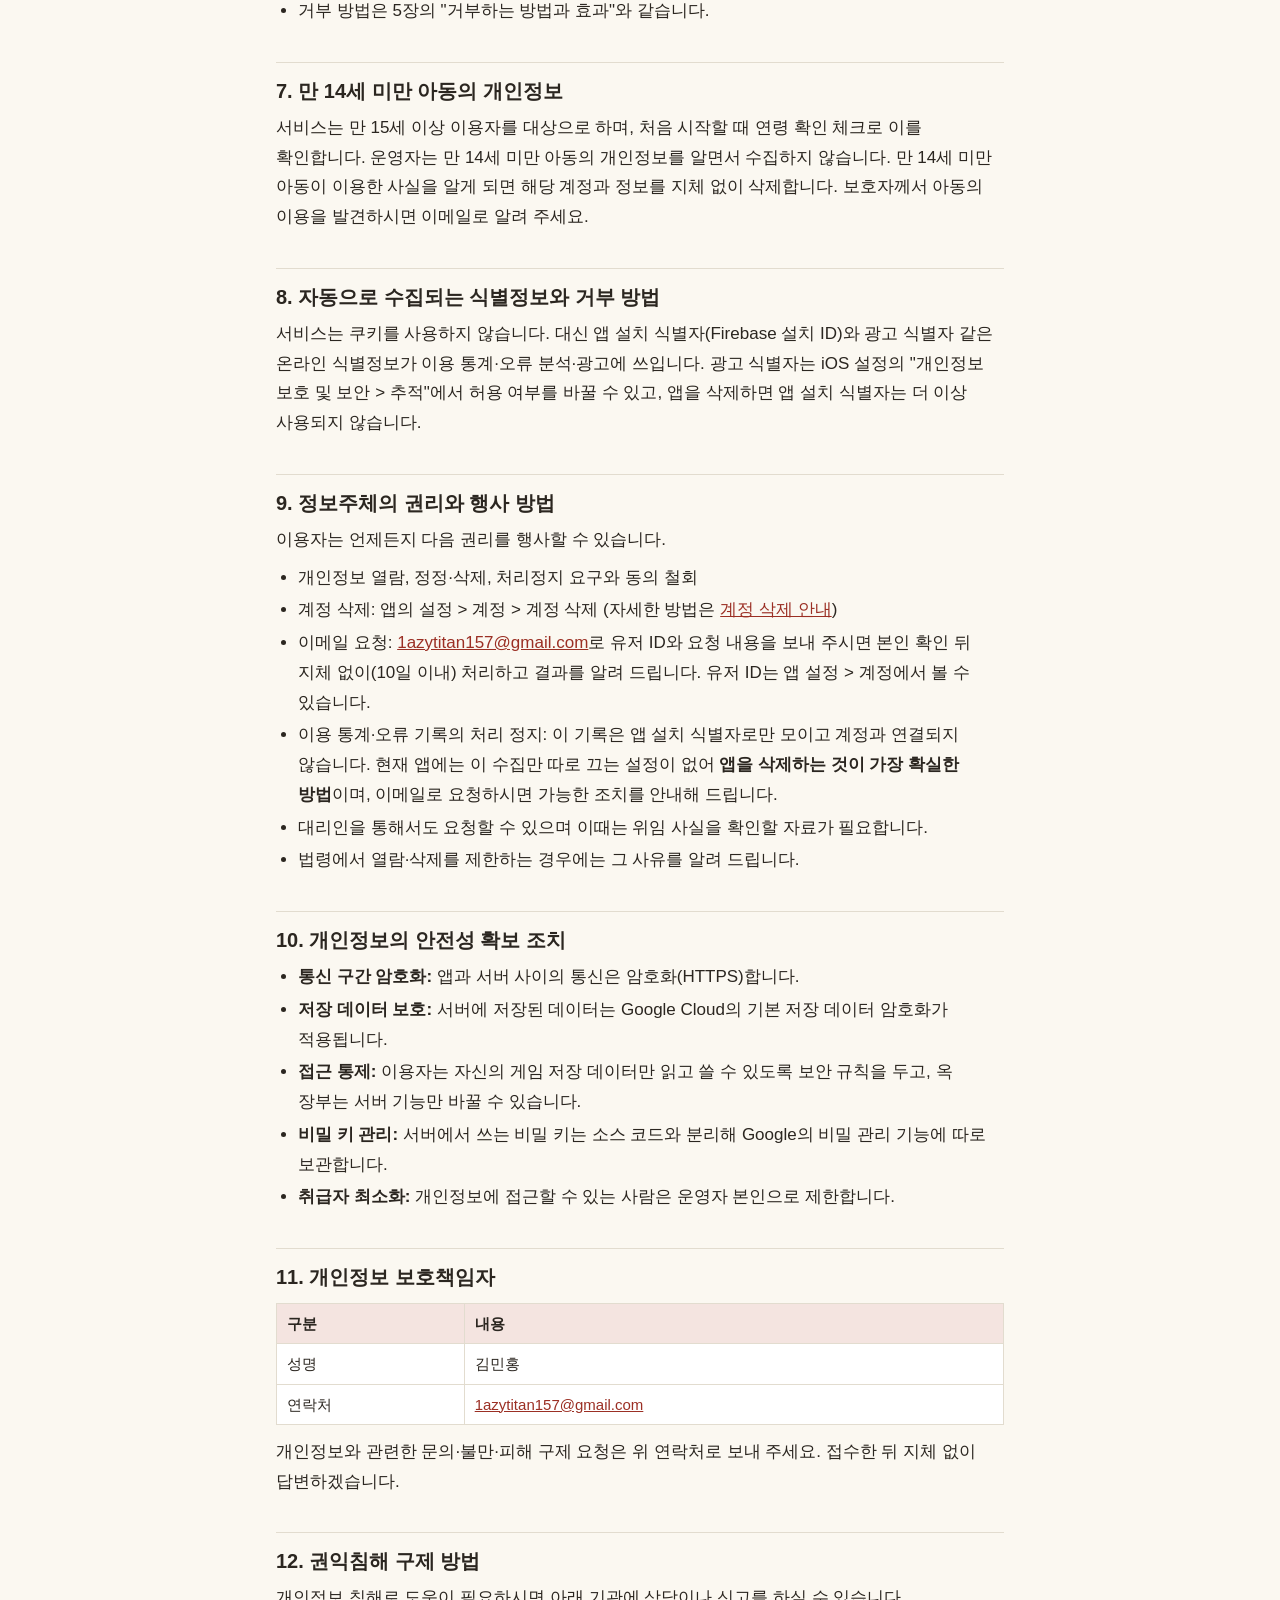
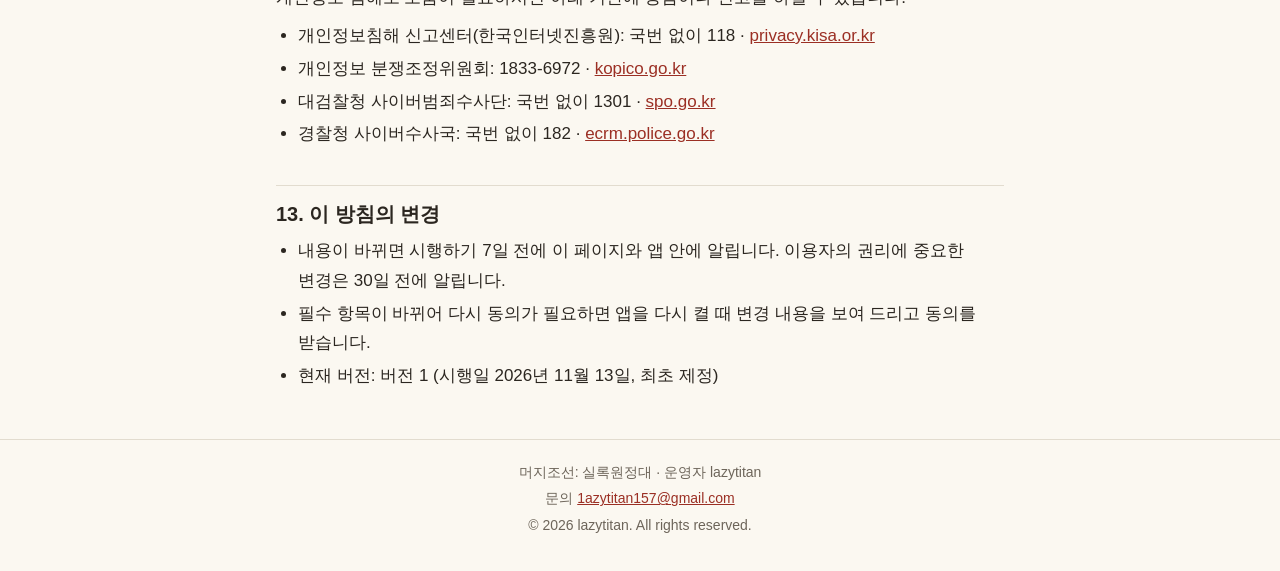
==== commit b3838179: "docs: privacy policy and account deletion pages for consent-gated analytics and the 12-month guest c" ====
--- a/privacy.html
+++ b/privacy.html
@@ -17,17 +17,17 @@
 <p>lazytitan(이하 "운영자")은 「개인정보 보호법」에 따라 이용자의 개인정보를 보호하고 관련 고충을 처리하기 위해 이 방침을 정합니다. 이 방침은 머지조선: 실록원정대(이하 "서비스") 앱에서 처리하는 개인정보에 적용됩니다.</p>
 <h2 id="items">1. 처리하는 개인정보 항목과 수집 방법</h2>
 <p>서비스는 이름·전화번호·주소·생년월일을 묻지 않습니다. 현재 유료 결제를 제공하지 않으므로 결제 정보도 수집하지 않습니다.</p>
-<div class="table-wrap"><table><thead><tr><th>구분</th><th>처리하는 항목</th><th>수집 방법</th></tr></thead><tbody><tr><td>계정(필수)</td><td>게스트 계정 식별자(앱이 자동으로 만드는 임의의 번호), 유저 ID(식별자에서 만든 짧은 코드)</td><td>처음 시작할 때 자동 생성</td></tr><tr><td>소셜 로그인 연결(선택)</td><td>Google 계정의 고유 식별값과 이메일 주소, Apple 계정의 고유 식별값(이메일은 요청하지 않음)</td><td>이용자가 설정 또는 시작 화면에서 연결할 때</td></tr><tr><td>게임 저장(필수)</td><td>게임 진행 상황, 보유 재화·아이템, 설정 값, 저장 시각, 약관·방침 동의 기록(버전·시각), 만 15세 이상 확인 체크 여부</td><td>이용 중 자동 생성되어 서버에 저장</td></tr><tr><td>서버 장부(필수)</td><td>옥(게임 재화) 잔액과 획득·사용 기록, 광고 보상 시청 횟수 기록(하루 한도 확인용)</td><td>이용 중 자동 생성</td></tr><tr><td>이용 통계·오류 기록(필수)</td><td>기기 모델, 운영체제 버전, 앱 버전, 언어, 접속 국가(IP 주소 기반의 대략적인 지역), 앱 설치 식별자(Firebase 설치 ID), 게임 이용 기록(진행·퀘스트·광고 시청 등 이벤트), 앱이 멈췄을 때의 오류 기록</td><td>앱 실행 중 자동 수집</td></tr><tr><td>광고(필수 기능 아님)</td><td>광고 식별자(iOS에서 추적을 허용한 경우), IP 주소, 기기 정보, 광고 노출·상호작용 정보</td><td>보상형 광고를 불러오거나 보여 줄 때 광고 SDK가 자동 수집</td></tr><tr><td>서버 접속 기록</td><td>IP 주소, 접속 일시, 요청 기록</td><td>서버 기능을 호출할 때 자동 생성</td></tr><tr><td>문의</td><td>이메일 주소, 문의 내용</td><td>이용자가 이메일로 문의할 때</td></tr></tbody></table></div>
+<div class="table-wrap"><table><thead><tr><th>구분</th><th>처리하는 항목</th><th>수집 방법</th></tr></thead><tbody><tr><td>계정(필수)</td><td>게스트 계정 식별자(앱이 자동으로 만드는 임의의 번호), 유저 ID(식별자에서 만든 짧은 코드)</td><td>처음 시작할 때 자동 생성</td></tr><tr><td>소셜 로그인 연결(선택)</td><td>Google 계정의 고유 식별값과 이메일 주소, Apple 계정의 고유 식별값(이메일은 요청하지 않음)</td><td>이용자가 설정 또는 시작 화면에서 연결할 때</td></tr><tr><td>게임 저장(필수)</td><td>게임 진행 상황, 보유 재화·아이템, 설정 값, 저장 시각, 약관·방침 동의 기록(버전·시각), 만 15세 이상 확인 체크 여부</td><td>이용 중 자동 생성되어 서버에 저장</td></tr><tr><td>서버 장부(필수)</td><td>옥(게임 재화) 잔액과 획득·사용 기록, 광고 보상 시청 횟수 기록(하루 한도 확인용)</td><td>이용 중 자동 생성</td></tr><tr><td>이용 통계·오류 기록(필수)</td><td>약관 동의 뒤부터 수집합니다. 기기 모델, 운영체제 버전, 앱 버전, 언어, 접속 국가(IP 주소 기반의 대략적인 지역), 앱 설치 식별자(Firebase 설치 ID), 게임 이용 기록(진행·퀘스트·광고 시청 등 이벤트), 앱이 멈췄을 때의 오류 기록</td><td>앱 실행 중 자동 수집</td></tr><tr><td>광고(필수 기능 아님)</td><td>광고 식별자(iOS에서 추적을 허용한 경우), IP 주소, 기기 정보, 광고 노출·상호작용 정보</td><td>보상형 광고를 불러오거나 보여 줄 때 광고 SDK가 자동 수집</td></tr><tr><td>서버 접속 기록</td><td>IP 주소, 접속 일시, 요청 기록</td><td>서버 기능을 호출할 때 자동 생성</td></tr><tr><td>문의</td><td>이메일 주소, 문의 내용</td><td>이용자가 이메일로 문의할 때</td></tr></tbody></table></div>
 <ul><li>서비스는 이용자 계정 번호를 이용 통계의 사용자 ID로 쓰지 않으며, 이용 통계에는 이름·연락처 등 이용자를 직접 알아볼 정보를 넣지 않습니다.</li><li>서비스는 쿠키를 사용하지 않습니다. 위치정보(GPS)와 연락처·사진 등 기기 안의 개인 파일은 수집하지 않습니다.</li></ul>
 <h2 id="purpose">2. 개인정보의 처리 목적</h2>
 <ul><li><strong>서비스 제공:</strong> 게스트·소셜 로그인 계정 식별, 게임 진행 저장과 다른 기기에서 이어하기, 재화 장부 관리, 시간에 따른 보상 정산</li><li><strong>이용 제한·부정 이용 방지:</strong> 비정상 이용과 광고 보상 조작 확인, 운영 정책에 따른 조치</li><li><strong>서비스 개선:</strong> 이용 통계 분석, 밸런스 조정, 오류 원인 분석과 안정성 개선</li><li><strong>광고 제공:</strong> 보상형 광고 게재와 성과 측정, 부정 클릭 방지</li><li><strong>고객 지원:</strong> 문의 답변, 계정 삭제 요청 처리, 본인 확인</li><li><strong>약관 동의 관리:</strong> 약관·방침 버전별 동의 여부 확인과 연령 확인</li></ul>
 <h2 id="retention">3. 처리 및 보유 기간, 파기</h2>
-<div class="table-wrap"><table><thead><tr><th>항목</th><th>보유 기간</th></tr></thead><tbody><tr><td>계정·게임 저장·서버 장부·동의 기록</td><td>계정을 삭제할 때까지. 삭제를 요청하면 7일의 유예 기간(취소 가능)이 지난 뒤 지체 없이 삭제합니다. Firebase 인증 정보는 삭제 뒤 Google의 운영·백업 시스템에서 180일 이내에 제거됩니다</td></tr><tr><td>충돌 때문에 따로 보관한 저장본</td><td>보관을 시작한 날부터 30일 뒤 삭제 (계정을 삭제하면 함께 삭제)</td></tr><tr><td>이용 통계</td><td>Google Analytics의 데이터 보관 설정에 따라 최대 14개월 뒤 자동 삭제</td></tr><tr><td>오류 기록</td><td>수집 후 90일 뒤 삭제 절차 시작 (Firebase Crashlytics 기준)</td></tr><tr><td>서버 접속 기록</td><td>서버 로그 기본 보관 기간(30일) 이내</td></tr><tr><td>광고 관련 정보</td><td>광고를 제공하는 Google이 자체 방침에 따라 보관 (5장 참고)</td></tr><tr><td>문의 내용</td><td>문의 처리가 끝난 뒤 1년</td></tr></tbody></table></div>
+<div class="table-wrap"><table><thead><tr><th>항목</th><th>보유 기간</th></tr></thead><tbody><tr><td>계정·게임 저장·서버 장부·동의 기록</td><td>계정을 삭제할 때까지. 삭제를 요청하면 7일의 유예 기간(취소 가능)이 지난 뒤 지체 없이 삭제합니다. 게스트 계정은 마지막으로 이용한 날부터 12개월이 지나면 자동으로 삭제합니다(Apple·Google 계정을 연결한 계정은 해당 없음). Firebase 인증 정보는 삭제 뒤 Google의 운영·백업 시스템에서 180일 이내에 제거됩니다</td></tr><tr><td>충돌 때문에 따로 보관한 저장본</td><td>보관을 시작한 날부터 30일 뒤 삭제 (계정을 삭제하면 함께 삭제)</td></tr><tr><td>이용 통계</td><td>Google Analytics의 데이터 보관 설정에 따라 최대 14개월 뒤 자동 삭제</td></tr><tr><td>오류 기록</td><td>수집 후 90일 뒤 삭제 절차 시작 (Firebase Crashlytics 기준)</td></tr><tr><td>서버 접속 기록</td><td>서버 로그 기본 보관 기간(30일) 이내</td></tr><tr><td>광고 관련 정보</td><td>광고를 제공하는 Google이 자체 방침에 따라 보관 (5장 참고)</td></tr><tr><td>문의 내용</td><td>문의 처리가 끝난 뒤 1년</td></tr></tbody></table></div>
 <ul><li><strong>파기 절차:</strong> 보유 기간이 끝나거나 처리 목적이 달성되면 해당 정보를 지체 없이 파기합니다. 계정 삭제는 서버의 삭제 기능으로 저장 데이터·장부·로그인 계정을 지우는 방식으로 진행됩니다.</li><li><strong>파기 방법:</strong> 전자적 파일은 복구할 수 없는 방법으로 영구 삭제합니다. 종이 문서로 처리하는 개인정보는 없습니다.</li><li><strong>법령에 따른 보존:</strong> 지금은 법령에 따라 따로 보존해야 하는 정보가 없습니다. 유료 상품을 판매하게 되면 「전자상거래 등에서의 소비자보호에 관한 법률」에 따라 계약·청약철회 기록과 대금결제·재화 공급 기록은 5년, 소비자 불만·분쟁처리 기록은 3년 보관하고 이 방침을 미리 고칩니다.</li></ul>
 <h2 id="outsourcing">4. 개인정보 처리 위탁과 국외 이전</h2>
 <p>운영자는 서비스 제공을 위해 아래와 같이 개인정보 처리 업무를 위탁합니다. 수탁자의 서버가 국외에 있어 개인정보가 국외로 이전(보관·처리)됩니다. 이는 이용자와의 서비스 이용 계약의 이행을 위한 처리위탁·보관이므로 「개인정보 보호법」 제28조의8 제1항 제3호 가목에 따라 이 방침에 아래 사항을 공개합니다.</p>
 <h3 id="google-firebase">Google LLC (Firebase)</h3>
-<div class="table-wrap"><table><thead><tr><th>항목</th><th>내용</th></tr></thead><tbody><tr><td>이전받는 자</td><td>Google LLC (1600 Amphitheatre Parkway, Mountain View, CA 94043, USA) · 문의 <a href="https://firebase.google.com/support/troubleshooter/contact">Firebase 지원</a>, <a href="https://policies.google.com/privacy">Google 개인정보 처리방침</a></td></tr><tr><td>위탁하는 업무</td><td>로그인·계정 관리(Firebase Authentication), 게임 저장과 서버 장부 보관(Cloud Firestore), 서버 기능 실행(Cloud Functions), 이용 통계(Google Analytics for Firebase), 오류 분석(Firebase Crashlytics)</td></tr><tr><td>이전되는 개인정보 항목</td><td>1장의 계정, 소셜 로그인 연결, 게임 저장, 서버 장부, 이용 통계·오류 기록, 서버 접속 기록 항목</td></tr><tr><td>이전되는 국가</td><td>호주(게임 저장·서버 장부·서버 기능: 시드니 데이터센터), 미국(Firebase 인증은 미국 데이터센터에서 운영), 그 밖에 Google이 이용 통계·오류 분석을 처리하는 데이터센터 소재 국가</td></tr><tr><td>이전 시기와 방법</td><td>앱을 실행하고 이용하는 동안 필요할 때마다 정보통신망(암호화 통신)으로 전송</td></tr><tr><td>이용 목적과 보유·이용 기간</td><td>위 위탁 업무를 수행하기 위해 이용하며, 3장의 보유 기간 동안 보관합니다. 수탁자는 위탁 업무 외의 목적으로 이용하지 않습니다</td></tr><tr><td>이전을 거부하는 방법과 효과</td><td>이전을 원하지 않으면 앱 설정의 계정 삭제 또는 이메일로 서비스 이용 중단과 삭제를 요청하실 수 있습니다. 로그인·저장은 서비스의 핵심 기능이므로 이전을 거부하면 서비스를 이용할 수 없습니다</td></tr></tbody></table></div>
+<div class="table-wrap"><table><thead><tr><th>항목</th><th>내용</th></tr></thead><tbody><tr><td>이전받는 자</td><td>Google LLC (1600 Amphitheatre Parkway, Mountain View, CA 94043, USA) · 문의 <a href="https://firebase.google.com/support/troubleshooter/contact">Firebase 지원</a>, <a href="https://policies.google.com/privacy">Google 개인정보 처리방침</a></td></tr><tr><td>위탁하는 업무</td><td>로그인·계정 관리(Firebase Authentication), 게임 저장과 서버 장부 보관(Cloud Firestore), 서버 기능 실행(Cloud Functions), 이용 통계(Google Analytics for Firebase), 오류 분석(Firebase Crashlytics)</td></tr><tr><td>이전되는 개인정보 항목</td><td>1장의 계정, 소셜 로그인 연결, 게임 저장, 서버 장부, 이용 통계·오류 기록, 서버 접속 기록 항목</td></tr><tr><td>이전되는 국가</td><td>호주(게임 저장·서버 장부·서버 기능: 시드니 데이터센터), 미국(Firebase 인증은 미국 데이터센터에서 운영), 그 밖에 Google이 이용 통계·오류 분석을 처리하는 데이터센터 소재 국가</td></tr><tr><td>이전 시기와 방법</td><td>앱을 실행하고 이용하는 동안 필요할 때마다 정보통신망(암호화 통신)으로 전송</td></tr><tr><td>이용 목적과 보유·이용 기간</td><td>위 위탁 업무를 수행하기 위해 이용하며, 3장의 보유 기간 동안 보관합니다. 수탁자는 위탁 업무 외의 목적으로 이용하지 않습니다</td></tr><tr><td>이전을 거부하는 방법과 효과</td><td>이전을 원하지 않으면 앱 설정의 계정 삭제 또는 이메일로 서비스 이용 중단과 삭제를 요청하실 수 있습니다. 앱을 삭제하면 이용 통계·오류 기록의 수집도 끝납니다. 로그인·저장은 서비스의 핵심 기능이므로 이전을 거부하면 서비스를 이용할 수 없습니다</td></tr></tbody></table></div>
 <h2 id="third-party">5. 개인정보의 제3자 제공 (광고)</h2>
 <p>서비스는 보상형 광고를 보여 주기 위해 Google AdMob 광고 SDK를 사용합니다. 광고를 불러오고 보여 주는 과정에서 아래 정보가 Google에 제공됩니다. 광고를 보지 않아도 게임을 즐길 수 있으며, 광고 보상은 선택 기능입니다.</p>
 <div class="table-wrap"><table><thead><tr><th>항목</th><th>내용</th></tr></thead><tbody><tr><td>제공받는 자</td><td>Google LLC (Google AdMob) · 문의 <a href="https://policies.google.com/privacy">Google 개인정보 처리방침</a></td></tr><tr><td>제공받는 자의 이용 목적</td><td>광고 게재, 광고 성과 측정, 부정 클릭 방지, 광고 서비스 개선</td></tr><tr><td>제공하는 항목</td><td>광고 식별자(iOS에서 추적을 허용한 경우만), IP 주소, 기기 정보(모델·운영체제 버전·언어), 광고 노출·상호작용 정보, 앱 성능·진단 정보</td></tr><tr><td>제공받는 자의 소재 국가</td><td>미국 및 Google 데이터센터 소재 국가</td></tr><tr><td>제공 시기와 방법</td><td>보상형 광고를 불러올 때(미리 불러오는 경우 포함)와 보여 줄 때 광고 SDK가 암호화 통신으로 전송</td></tr><tr><td>보유·이용 기간</td><td>Google의 광고 관련 방침에 따릅니다</td></tr><tr><td>거부하는 방법과 효과</td><td>앱 첫 실행 때 나오는 iOS 추적 질문에서 "허용 안 함"을 고르거나, iOS 설정의 "개인정보 보호 및 보안 &gt; 추적"에서 언제든 바꿀 수 있습니다. 허용하지 않으면 광고 식별자가 전달되지 않고 덜 알맞은 광고가 나옵니다. 게임 진행과 광고 보상은 달라지지 않습니다</td></tr></tbody></table></div>
@@ -39,7 +39,7 @@
 <p>서비스는 쿠키를 사용하지 않습니다. 대신 앱 설치 식별자(Firebase 설치 ID)와 광고 식별자 같은 온라인 식별정보가 이용 통계·오류 분석·광고에 쓰입니다. 광고 식별자는 iOS 설정의 "개인정보 보호 및 보안 &gt; 추적"에서 허용 여부를 바꿀 수 있고, 앱을 삭제하면 앱 설치 식별자는 더 이상 사용되지 않습니다.</p>
 <h2 id="rights">9. 정보주체의 권리와 행사 방법</h2>
 <p>이용자는 언제든지 다음 권리를 행사할 수 있습니다.</p>
-<ul><li>개인정보 열람, 정정·삭제, 처리정지 요구와 동의 철회</li><li>계정 삭제: 앱의 설정 &gt; 계정 &gt; 계정 삭제 (자세한 방법은 <a href="delete-account.html">계정 삭제 안내</a>)</li><li>이메일 요청: <a href="mailto:1azytitan157@gmail.com">1azytitan157@gmail.com</a>로 유저 ID와 요청 내용을 보내 주시면 본인 확인 뒤 지체 없이(10일 이내) 처리하고 결과를 알려 드립니다. 유저 ID는 앱 설정 &gt; 계정에서 볼 수 있습니다.</li><li>대리인을 통해서도 요청할 수 있으며 이때는 위임 사실을 확인할 자료가 필요합니다.</li><li>법령에서 열람·삭제를 제한하는 경우에는 그 사유를 알려 드립니다.</li></ul>
+<ul><li>개인정보 열람, 정정·삭제, 처리정지 요구와 동의 철회</li><li>계정 삭제: 앱의 설정 &gt; 계정 &gt; 계정 삭제 (자세한 방법은 <a href="delete-account.html">계정 삭제 안내</a>)</li><li>이메일 요청: <a href="mailto:1azytitan157@gmail.com">1azytitan157@gmail.com</a>로 유저 ID와 요청 내용을 보내 주시면 본인 확인 뒤 지체 없이(10일 이내) 처리하고 결과를 알려 드립니다. 유저 ID는 앱 설정 &gt; 계정에서 볼 수 있습니다.</li><li>이용 통계·오류 기록의 처리 정지: 이 기록은 앱 설치 식별자로만 모이고 계정과 연결되지 않습니다. 현재 앱에는 이 수집만 따로 끄는 설정이 없어 <strong>앱을 삭제하는 것이 가장 확실한 방법</strong>이며, 이메일로 요청하시면 가능한 조치를 안내해 드립니다.</li><li>대리인을 통해서도 요청할 수 있으며 이때는 위임 사실을 확인할 자료가 필요합니다.</li><li>법령에서 열람·삭제를 제한하는 경우에는 그 사유를 알려 드립니다.</li></ul>
 <h2 id="security">10. 개인정보의 안전성 확보 조치</h2>
 <ul><li><strong>통신 구간 암호화:</strong> 앱과 서버 사이의 통신은 암호화(HTTPS)합니다.</li><li><strong>저장 데이터 보호:</strong> 서버에 저장된 데이터는 Google Cloud의 기본 저장 데이터 암호화가 적용됩니다.</li><li><strong>접근 통제:</strong> 이용자는 자신의 게임 저장 데이터만 읽고 쓸 수 있도록 보안 규칙을 두고, 옥 장부는 서버 기능만 바꿀 수 있습니다.</li><li><strong>비밀 키 관리:</strong> 서버에서 쓰는 비밀 키는 소스 코드와 분리해 Google의 비밀 관리 기능에 따로 보관합니다.</li><li><strong>취급자 최소화:</strong> 개인정보에 접근할 수 있는 사람은 운영자 본인으로 제한합니다.</li></ul>
 <h2 id="officer">11. 개인정보 보호책임자</h2>
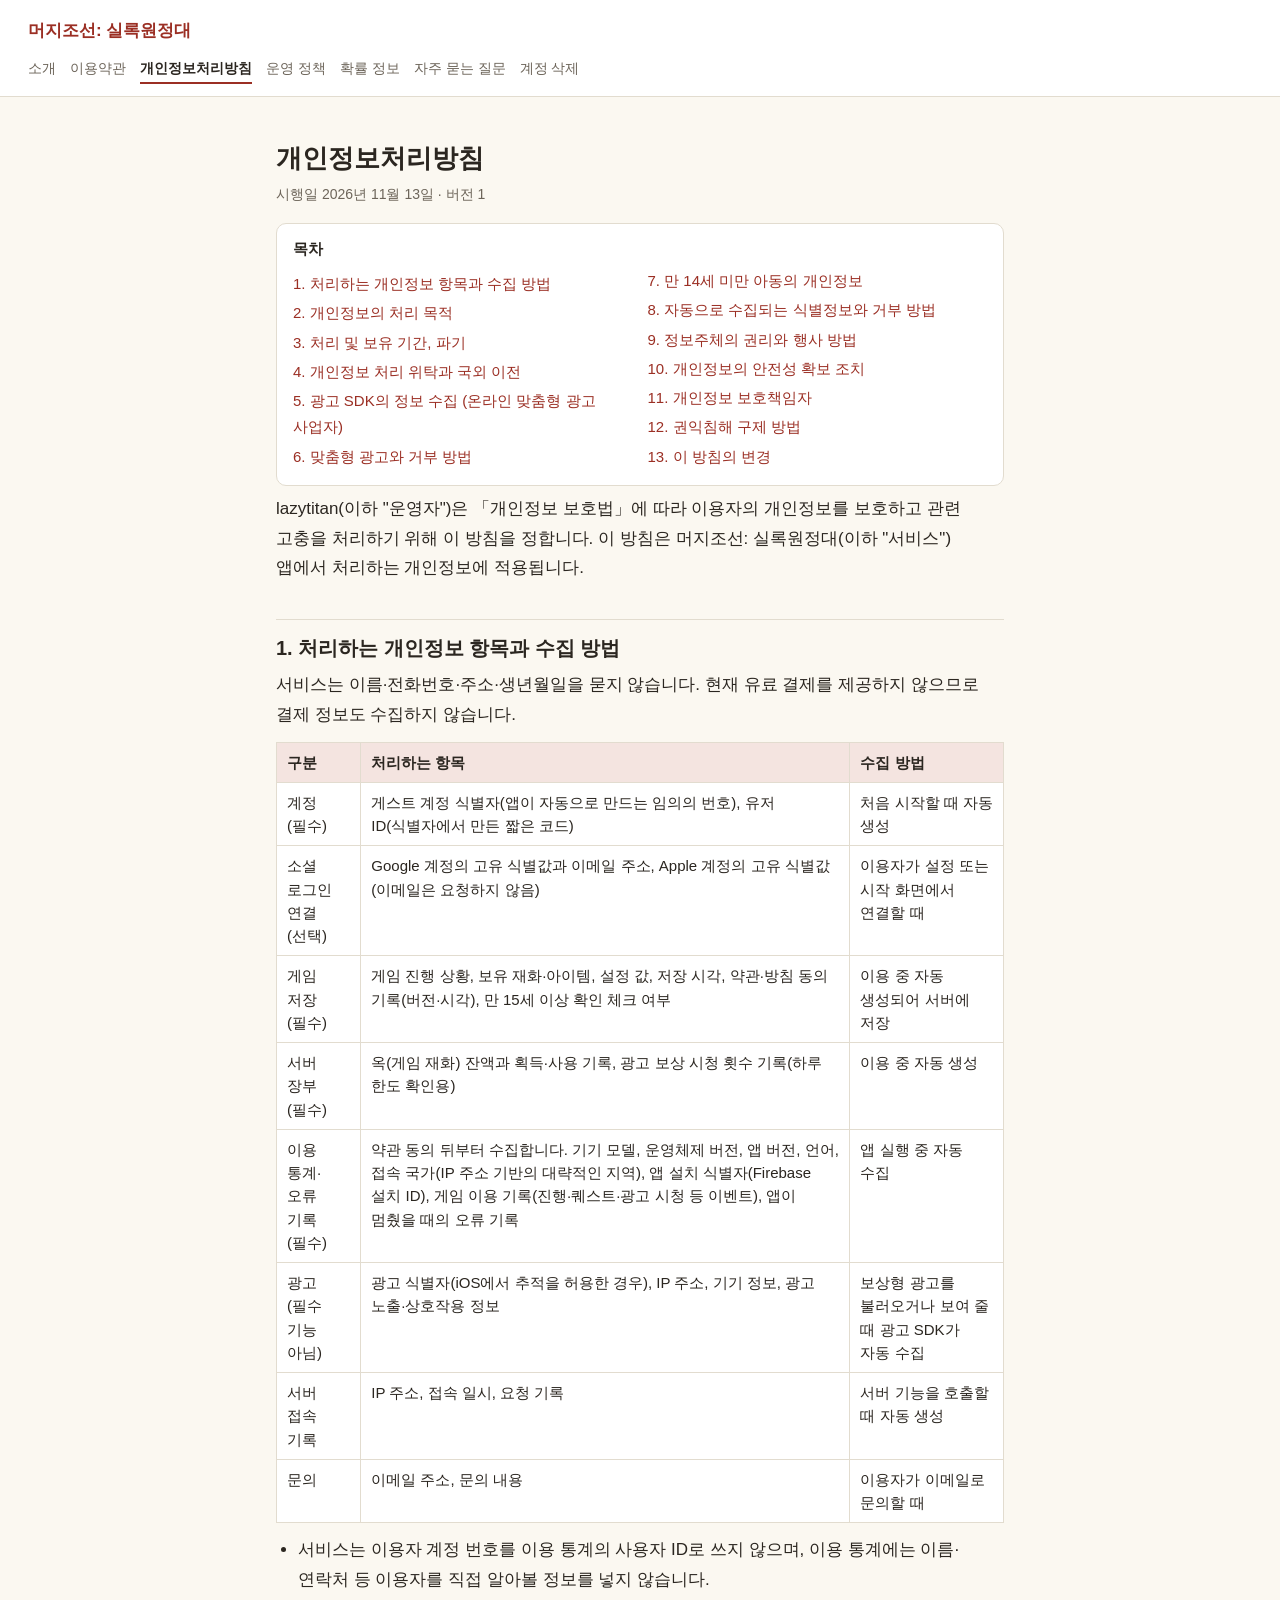
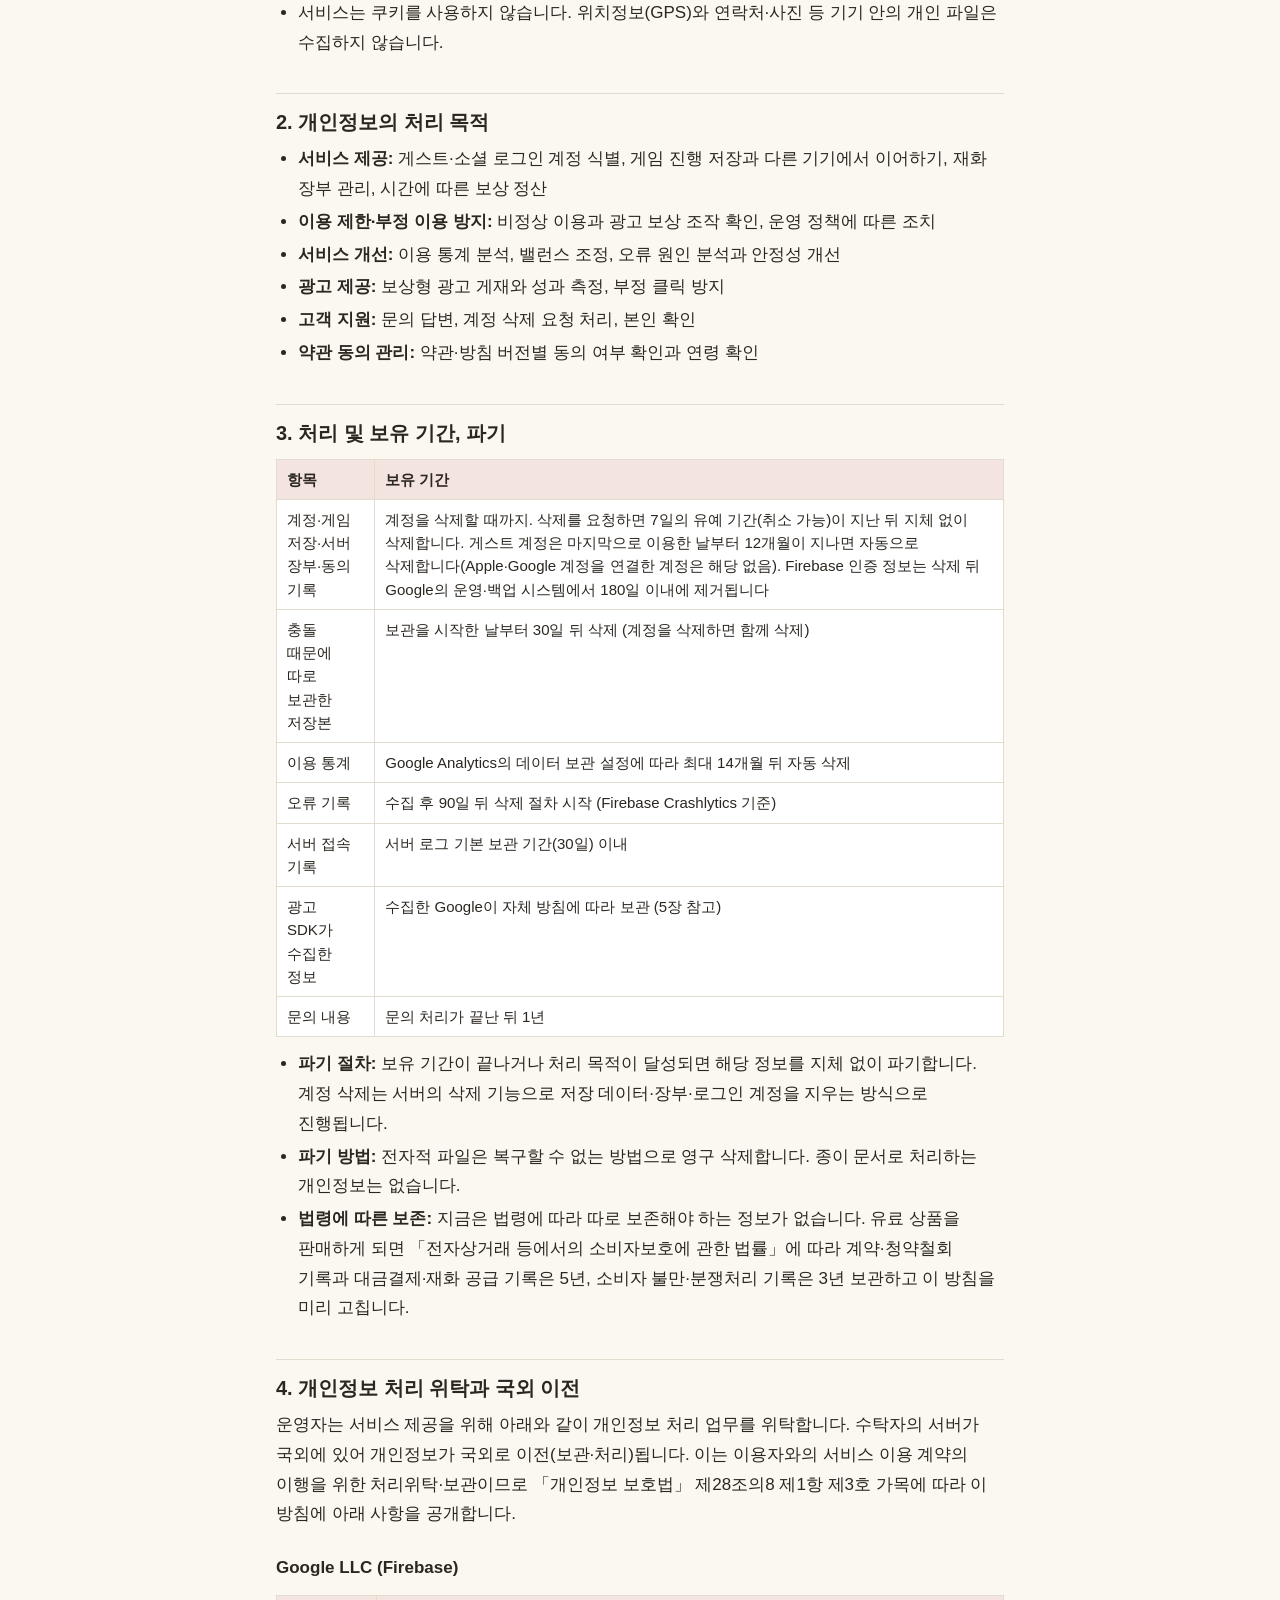
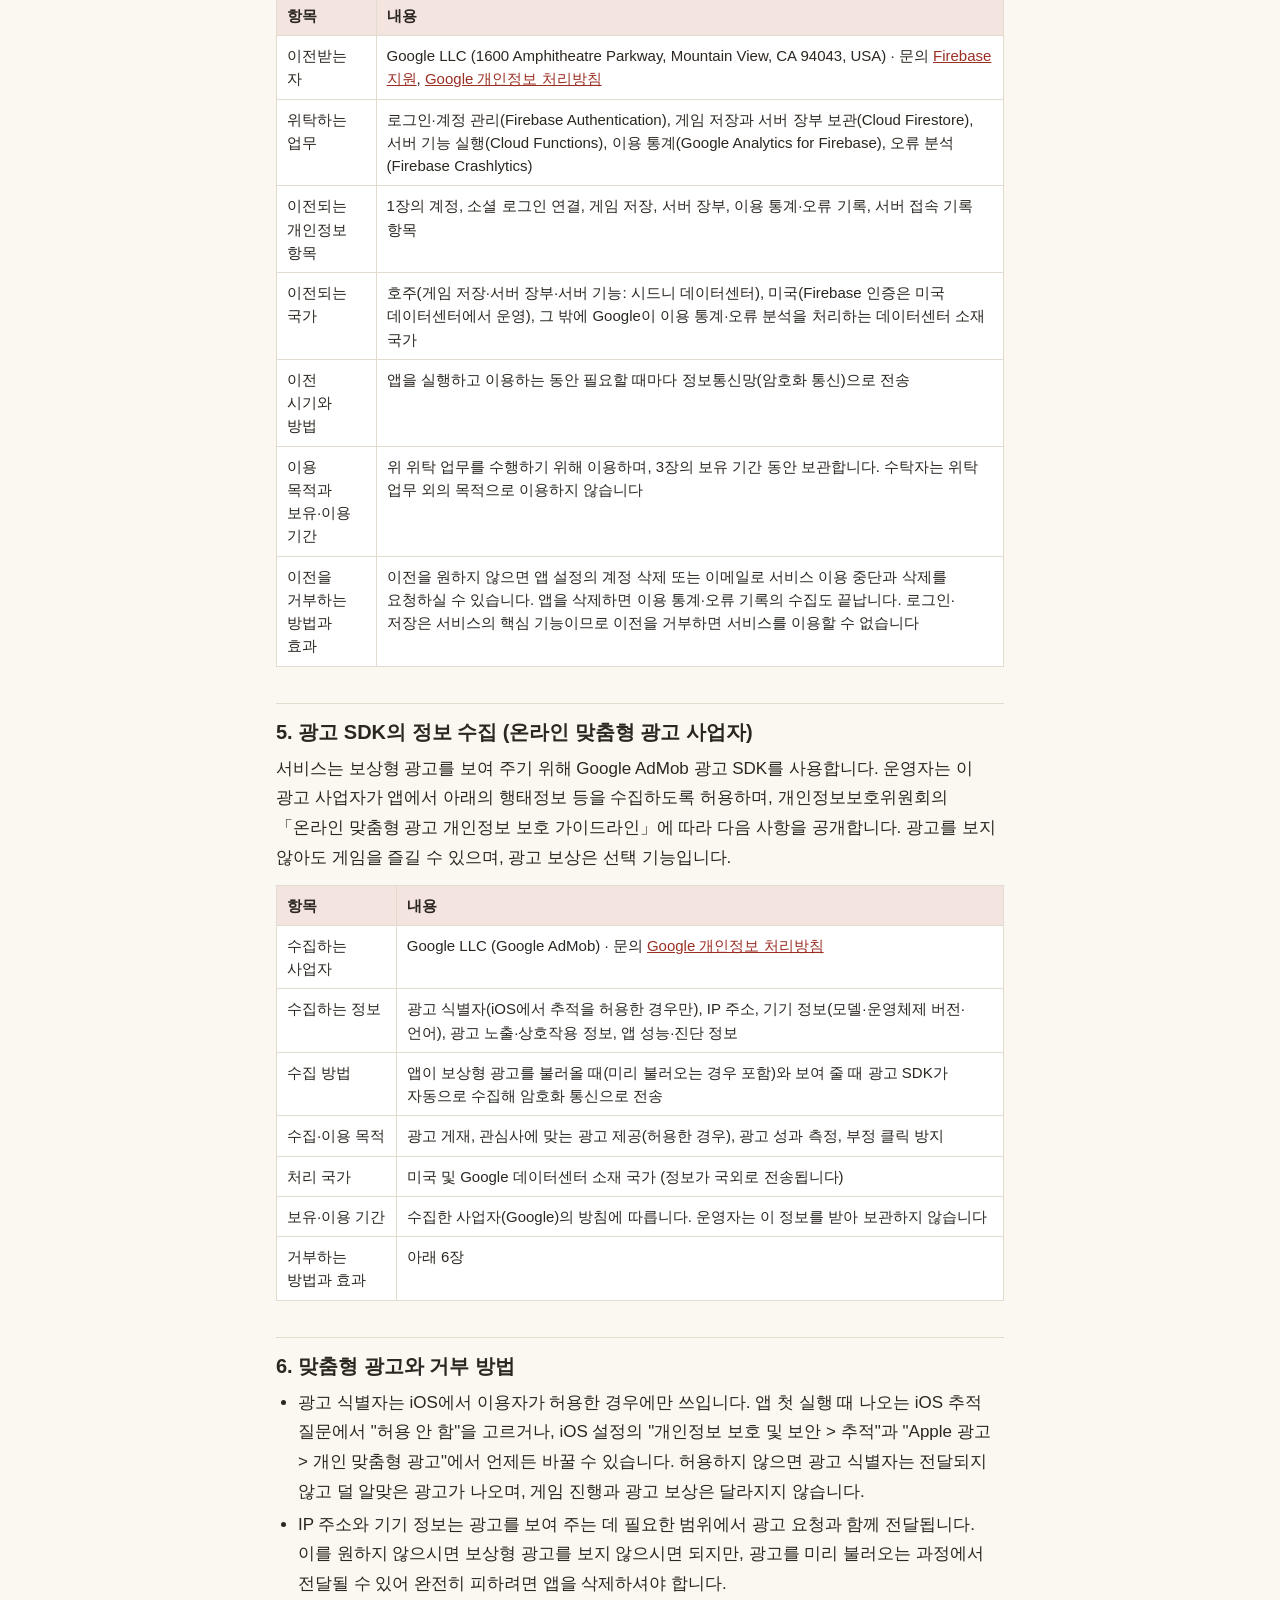
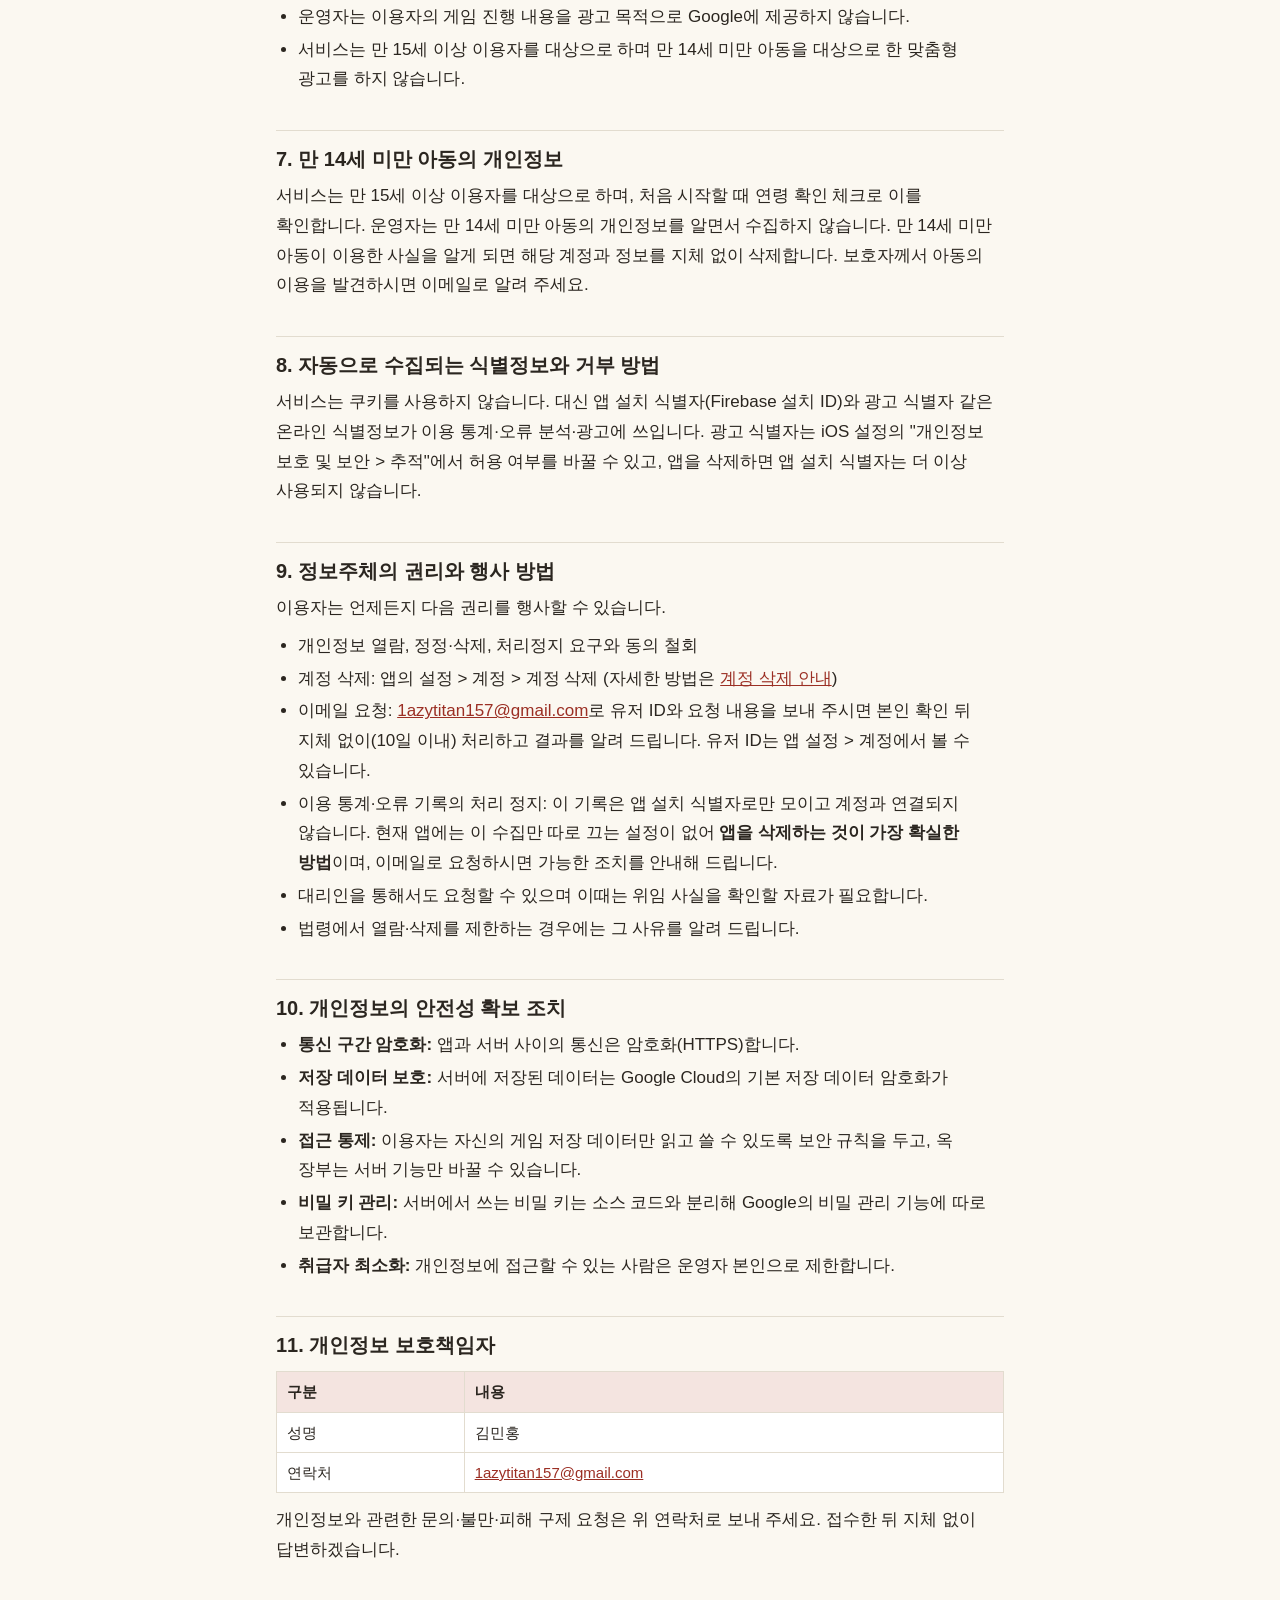
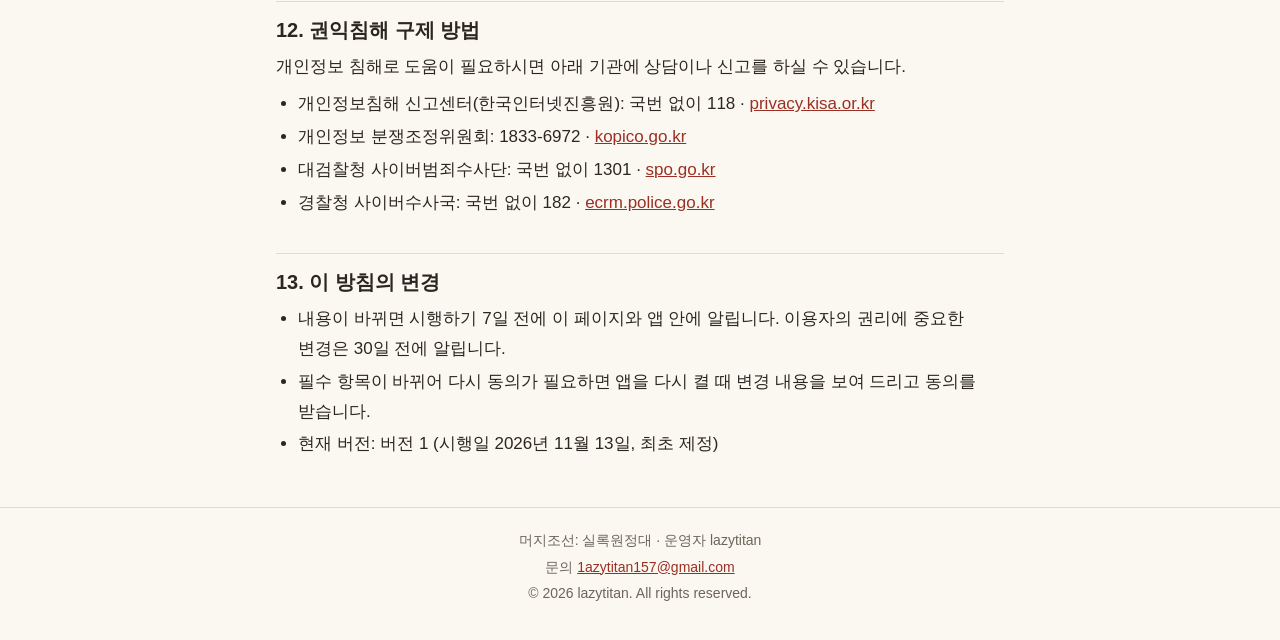
==== commit ce347b3f: "docs: privacy policy describes the ad SDK as an online targeted advertising business (sections 5 and" ====
--- a/privacy.html
+++ b/privacy.html
@@ -13,7 +13,7 @@
   <nav class="site-nav" aria-label="문서"><a href="index.html">소개</a><a href="terms.html">이용약관</a><a href="privacy.html" aria-current="page">개인정보처리방침</a><a href="policy.html">운영 정책</a><a href="odds.html">확률 정보</a><a href="faq.html">자주 묻는 질문</a><a href="delete-account.html">계정 삭제</a></nav>
 </header>
 <main>
-<h1 id="s1">개인정보처리방침</h1><p class="meta">시행일 2026년 11월 13일 · 버전 1</p><nav class="toc" aria-label="목차"><strong>목차</strong><ul><li><a href="#items">1. 처리하는 개인정보 항목과 수집 방법</a></li><li><a href="#purpose">2. 개인정보의 처리 목적</a></li><li><a href="#retention">3. 처리 및 보유 기간, 파기</a></li><li><a href="#outsourcing">4. 개인정보 처리 위탁과 국외 이전</a></li><li><a href="#third-party">5. 개인정보의 제3자 제공 (광고)</a></li><li><a href="#behavioral">6. 맞춤형 광고와 행태정보</a></li><li><a href="#children">7. 만 14세 미만 아동의 개인정보</a></li><li><a href="#device-ids">8. 자동으로 수집되는 식별정보와 거부 방법</a></li><li><a href="#rights">9. 정보주체의 권리와 행사 방법</a></li><li><a href="#security">10. 개인정보의 안전성 확보 조치</a></li><li><a href="#officer">11. 개인정보 보호책임자</a></li><li><a href="#remedy">12. 권익침해 구제 방법</a></li><li><a href="#changes">13. 이 방침의 변경</a></li></ul></nav>
+<h1 id="s1">개인정보처리방침</h1><p class="meta">시행일 2026년 11월 13일 · 버전 1</p><nav class="toc" aria-label="목차"><strong>목차</strong><ul><li><a href="#items">1. 처리하는 개인정보 항목과 수집 방법</a></li><li><a href="#purpose">2. 개인정보의 처리 목적</a></li><li><a href="#retention">3. 처리 및 보유 기간, 파기</a></li><li><a href="#outsourcing">4. 개인정보 처리 위탁과 국외 이전</a></li><li><a href="#ads">5. 광고 SDK의 정보 수집 (온라인 맞춤형 광고 사업자)</a></li><li><a href="#behavioral">6. 맞춤형 광고와 거부 방법</a></li><li><a href="#children">7. 만 14세 미만 아동의 개인정보</a></li><li><a href="#device-ids">8. 자동으로 수집되는 식별정보와 거부 방법</a></li><li><a href="#rights">9. 정보주체의 권리와 행사 방법</a></li><li><a href="#security">10. 개인정보의 안전성 확보 조치</a></li><li><a href="#officer">11. 개인정보 보호책임자</a></li><li><a href="#remedy">12. 권익침해 구제 방법</a></li><li><a href="#changes">13. 이 방침의 변경</a></li></ul></nav>
 <p>lazytitan(이하 "운영자")은 「개인정보 보호법」에 따라 이용자의 개인정보를 보호하고 관련 고충을 처리하기 위해 이 방침을 정합니다. 이 방침은 머지조선: 실록원정대(이하 "서비스") 앱에서 처리하는 개인정보에 적용됩니다.</p>
 <h2 id="items">1. 처리하는 개인정보 항목과 수집 방법</h2>
 <p>서비스는 이름·전화번호·주소·생년월일을 묻지 않습니다. 현재 유료 결제를 제공하지 않으므로 결제 정보도 수집하지 않습니다.</p>
@@ -22,17 +22,17 @@
 <h2 id="purpose">2. 개인정보의 처리 목적</h2>
 <ul><li><strong>서비스 제공:</strong> 게스트·소셜 로그인 계정 식별, 게임 진행 저장과 다른 기기에서 이어하기, 재화 장부 관리, 시간에 따른 보상 정산</li><li><strong>이용 제한·부정 이용 방지:</strong> 비정상 이용과 광고 보상 조작 확인, 운영 정책에 따른 조치</li><li><strong>서비스 개선:</strong> 이용 통계 분석, 밸런스 조정, 오류 원인 분석과 안정성 개선</li><li><strong>광고 제공:</strong> 보상형 광고 게재와 성과 측정, 부정 클릭 방지</li><li><strong>고객 지원:</strong> 문의 답변, 계정 삭제 요청 처리, 본인 확인</li><li><strong>약관 동의 관리:</strong> 약관·방침 버전별 동의 여부 확인과 연령 확인</li></ul>
 <h2 id="retention">3. 처리 및 보유 기간, 파기</h2>
-<div class="table-wrap"><table><thead><tr><th>항목</th><th>보유 기간</th></tr></thead><tbody><tr><td>계정·게임 저장·서버 장부·동의 기록</td><td>계정을 삭제할 때까지. 삭제를 요청하면 7일의 유예 기간(취소 가능)이 지난 뒤 지체 없이 삭제합니다. 게스트 계정은 마지막으로 이용한 날부터 12개월이 지나면 자동으로 삭제합니다(Apple·Google 계정을 연결한 계정은 해당 없음). Firebase 인증 정보는 삭제 뒤 Google의 운영·백업 시스템에서 180일 이내에 제거됩니다</td></tr><tr><td>충돌 때문에 따로 보관한 저장본</td><td>보관을 시작한 날부터 30일 뒤 삭제 (계정을 삭제하면 함께 삭제)</td></tr><tr><td>이용 통계</td><td>Google Analytics의 데이터 보관 설정에 따라 최대 14개월 뒤 자동 삭제</td></tr><tr><td>오류 기록</td><td>수집 후 90일 뒤 삭제 절차 시작 (Firebase Crashlytics 기준)</td></tr><tr><td>서버 접속 기록</td><td>서버 로그 기본 보관 기간(30일) 이내</td></tr><tr><td>광고 관련 정보</td><td>광고를 제공하는 Google이 자체 방침에 따라 보관 (5장 참고)</td></tr><tr><td>문의 내용</td><td>문의 처리가 끝난 뒤 1년</td></tr></tbody></table></div>
+<div class="table-wrap"><table><thead><tr><th>항목</th><th>보유 기간</th></tr></thead><tbody><tr><td>계정·게임 저장·서버 장부·동의 기록</td><td>계정을 삭제할 때까지. 삭제를 요청하면 7일의 유예 기간(취소 가능)이 지난 뒤 지체 없이 삭제합니다. 게스트 계정은 마지막으로 이용한 날부터 12개월이 지나면 자동으로 삭제합니다(Apple·Google 계정을 연결한 계정은 해당 없음). Firebase 인증 정보는 삭제 뒤 Google의 운영·백업 시스템에서 180일 이내에 제거됩니다</td></tr><tr><td>충돌 때문에 따로 보관한 저장본</td><td>보관을 시작한 날부터 30일 뒤 삭제 (계정을 삭제하면 함께 삭제)</td></tr><tr><td>이용 통계</td><td>Google Analytics의 데이터 보관 설정에 따라 최대 14개월 뒤 자동 삭제</td></tr><tr><td>오류 기록</td><td>수집 후 90일 뒤 삭제 절차 시작 (Firebase Crashlytics 기준)</td></tr><tr><td>서버 접속 기록</td><td>서버 로그 기본 보관 기간(30일) 이내</td></tr><tr><td>광고 SDK가 수집한 정보</td><td>수집한 Google이 자체 방침에 따라 보관 (5장 참고)</td></tr><tr><td>문의 내용</td><td>문의 처리가 끝난 뒤 1년</td></tr></tbody></table></div>
 <ul><li><strong>파기 절차:</strong> 보유 기간이 끝나거나 처리 목적이 달성되면 해당 정보를 지체 없이 파기합니다. 계정 삭제는 서버의 삭제 기능으로 저장 데이터·장부·로그인 계정을 지우는 방식으로 진행됩니다.</li><li><strong>파기 방법:</strong> 전자적 파일은 복구할 수 없는 방법으로 영구 삭제합니다. 종이 문서로 처리하는 개인정보는 없습니다.</li><li><strong>법령에 따른 보존:</strong> 지금은 법령에 따라 따로 보존해야 하는 정보가 없습니다. 유료 상품을 판매하게 되면 「전자상거래 등에서의 소비자보호에 관한 법률」에 따라 계약·청약철회 기록과 대금결제·재화 공급 기록은 5년, 소비자 불만·분쟁처리 기록은 3년 보관하고 이 방침을 미리 고칩니다.</li></ul>
 <h2 id="outsourcing">4. 개인정보 처리 위탁과 국외 이전</h2>
 <p>운영자는 서비스 제공을 위해 아래와 같이 개인정보 처리 업무를 위탁합니다. 수탁자의 서버가 국외에 있어 개인정보가 국외로 이전(보관·처리)됩니다. 이는 이용자와의 서비스 이용 계약의 이행을 위한 처리위탁·보관이므로 「개인정보 보호법」 제28조의8 제1항 제3호 가목에 따라 이 방침에 아래 사항을 공개합니다.</p>
 <h3 id="google-firebase">Google LLC (Firebase)</h3>
 <div class="table-wrap"><table><thead><tr><th>항목</th><th>내용</th></tr></thead><tbody><tr><td>이전받는 자</td><td>Google LLC (1600 Amphitheatre Parkway, Mountain View, CA 94043, USA) · 문의 <a href="https://firebase.google.com/support/troubleshooter/contact">Firebase 지원</a>, <a href="https://policies.google.com/privacy">Google 개인정보 처리방침</a></td></tr><tr><td>위탁하는 업무</td><td>로그인·계정 관리(Firebase Authentication), 게임 저장과 서버 장부 보관(Cloud Firestore), 서버 기능 실행(Cloud Functions), 이용 통계(Google Analytics for Firebase), 오류 분석(Firebase Crashlytics)</td></tr><tr><td>이전되는 개인정보 항목</td><td>1장의 계정, 소셜 로그인 연결, 게임 저장, 서버 장부, 이용 통계·오류 기록, 서버 접속 기록 항목</td></tr><tr><td>이전되는 국가</td><td>호주(게임 저장·서버 장부·서버 기능: 시드니 데이터센터), 미국(Firebase 인증은 미국 데이터센터에서 운영), 그 밖에 Google이 이용 통계·오류 분석을 처리하는 데이터센터 소재 국가</td></tr><tr><td>이전 시기와 방법</td><td>앱을 실행하고 이용하는 동안 필요할 때마다 정보통신망(암호화 통신)으로 전송</td></tr><tr><td>이용 목적과 보유·이용 기간</td><td>위 위탁 업무를 수행하기 위해 이용하며, 3장의 보유 기간 동안 보관합니다. 수탁자는 위탁 업무 외의 목적으로 이용하지 않습니다</td></tr><tr><td>이전을 거부하는 방법과 효과</td><td>이전을 원하지 않으면 앱 설정의 계정 삭제 또는 이메일로 서비스 이용 중단과 삭제를 요청하실 수 있습니다. 앱을 삭제하면 이용 통계·오류 기록의 수집도 끝납니다. 로그인·저장은 서비스의 핵심 기능이므로 이전을 거부하면 서비스를 이용할 수 없습니다</td></tr></tbody></table></div>
-<h2 id="third-party">5. 개인정보의 제3자 제공 (광고)</h2>
-<p>서비스는 보상형 광고를 보여 주기 위해 Google AdMob 광고 SDK를 사용합니다. 광고를 불러오고 보여 주는 과정에서 아래 정보가 Google에 제공됩니다. 광고를 보지 않아도 게임을 즐길 수 있으며, 광고 보상은 선택 기능입니다.</p>
-<div class="table-wrap"><table><thead><tr><th>항목</th><th>내용</th></tr></thead><tbody><tr><td>제공받는 자</td><td>Google LLC (Google AdMob) · 문의 <a href="https://policies.google.com/privacy">Google 개인정보 처리방침</a></td></tr><tr><td>제공받는 자의 이용 목적</td><td>광고 게재, 광고 성과 측정, 부정 클릭 방지, 광고 서비스 개선</td></tr><tr><td>제공하는 항목</td><td>광고 식별자(iOS에서 추적을 허용한 경우만), IP 주소, 기기 정보(모델·운영체제 버전·언어), 광고 노출·상호작용 정보, 앱 성능·진단 정보</td></tr><tr><td>제공받는 자의 소재 국가</td><td>미국 및 Google 데이터센터 소재 국가</td></tr><tr><td>제공 시기와 방법</td><td>보상형 광고를 불러올 때(미리 불러오는 경우 포함)와 보여 줄 때 광고 SDK가 암호화 통신으로 전송</td></tr><tr><td>보유·이용 기간</td><td>Google의 광고 관련 방침에 따릅니다</td></tr><tr><td>거부하는 방법과 효과</td><td>앱 첫 실행 때 나오는 iOS 추적 질문에서 "허용 안 함"을 고르거나, iOS 설정의 "개인정보 보호 및 보안 &gt; 추적"에서 언제든 바꿀 수 있습니다. 허용하지 않으면 광고 식별자가 전달되지 않고 덜 알맞은 광고가 나옵니다. 게임 진행과 광고 보상은 달라지지 않습니다</td></tr></tbody></table></div>
-<h2 id="behavioral">6. 맞춤형 광고와 행태정보</h2>
-<ul><li>서비스에 연결된 Google AdMob은 이용자가 허용한 경우 광고 식별자와 광고 상호작용 정보를 이용해 관심사에 맞는 광고를 고를 수 있습니다.</li><li>운영자는 이용자의 게임 이용 내용(진행 정보 등)을 광고 목적으로 Google에 제공하지 않습니다.</li><li>거부 방법은 5장의 "거부하는 방법과 효과"와 같습니다.</li></ul>
+<h2 id="ads">5. 광고 SDK의 정보 수집 (온라인 맞춤형 광고 사업자)</h2>
+<p>서비스는 보상형 광고를 보여 주기 위해 Google AdMob 광고 SDK를 사용합니다. 운영자는 이 광고 사업자가 앱에서 아래의 행태정보 등을 수집하도록 허용하며, 개인정보보호위원회의 「온라인 맞춤형 광고 개인정보 보호 가이드라인」에 따라 다음 사항을 공개합니다. 광고를 보지 않아도 게임을 즐길 수 있으며, 광고 보상은 선택 기능입니다.</p>
+<div class="table-wrap"><table><thead><tr><th>항목</th><th>내용</th></tr></thead><tbody><tr><td>수집하는 사업자</td><td>Google LLC (Google AdMob) · 문의 <a href="https://policies.google.com/privacy">Google 개인정보 처리방침</a></td></tr><tr><td>수집하는 정보</td><td>광고 식별자(iOS에서 추적을 허용한 경우만), IP 주소, 기기 정보(모델·운영체제 버전·언어), 광고 노출·상호작용 정보, 앱 성능·진단 정보</td></tr><tr><td>수집 방법</td><td>앱이 보상형 광고를 불러올 때(미리 불러오는 경우 포함)와 보여 줄 때 광고 SDK가 자동으로 수집해 암호화 통신으로 전송</td></tr><tr><td>수집·이용 목적</td><td>광고 게재, 관심사에 맞는 광고 제공(허용한 경우), 광고 성과 측정, 부정 클릭 방지</td></tr><tr><td>처리 국가</td><td>미국 및 Google 데이터센터 소재 국가 (정보가 국외로 전송됩니다)</td></tr><tr><td>보유·이용 기간</td><td>수집한 사업자(Google)의 방침에 따릅니다. 운영자는 이 정보를 받아 보관하지 않습니다</td></tr><tr><td>거부하는 방법과 효과</td><td>아래 6장</td></tr></tbody></table></div>
+<h2 id="behavioral">6. 맞춤형 광고와 거부 방법</h2>
+<ul><li>광고 식별자는 iOS에서 이용자가 허용한 경우에만 쓰입니다. 앱 첫 실행 때 나오는 iOS 추적 질문에서 "허용 안 함"을 고르거나, iOS 설정의 "개인정보 보호 및 보안 &gt; 추적"과 "Apple 광고 &gt; 개인 맞춤형 광고"에서 언제든 바꿀 수 있습니다. 허용하지 않으면 광고 식별자는 전달되지 않고 덜 알맞은 광고가 나오며, 게임 진행과 광고 보상은 달라지지 않습니다.</li><li>IP 주소와 기기 정보는 광고를 보여 주는 데 필요한 범위에서 광고 요청과 함께 전달됩니다. 이를 원하지 않으시면 보상형 광고를 보지 않으시면 되지만, 광고를 미리 불러오는 과정에서 전달될 수 있어 완전히 피하려면 앱을 삭제하셔야 합니다.</li><li>운영자는 이용자의 게임 진행 내용을 광고 목적으로 Google에 제공하지 않습니다.</li><li>서비스는 만 15세 이상 이용자를 대상으로 하며 만 14세 미만 아동을 대상으로 한 맞춤형 광고를 하지 않습니다.</li></ul>
 <h2 id="children">7. 만 14세 미만 아동의 개인정보</h2>
 <p>서비스는 만 15세 이상 이용자를 대상으로 하며, 처음 시작할 때 연령 확인 체크로 이를 확인합니다. 운영자는 만 14세 미만 아동의 개인정보를 알면서 수집하지 않습니다. 만 14세 미만 아동이 이용한 사실을 알게 되면 해당 계정과 정보를 지체 없이 삭제합니다. 보호자께서 아동의 이용을 발견하시면 이메일로 알려 주세요.</p>
 <h2 id="device-ids">8. 자동으로 수집되는 식별정보와 거부 방법</h2>
